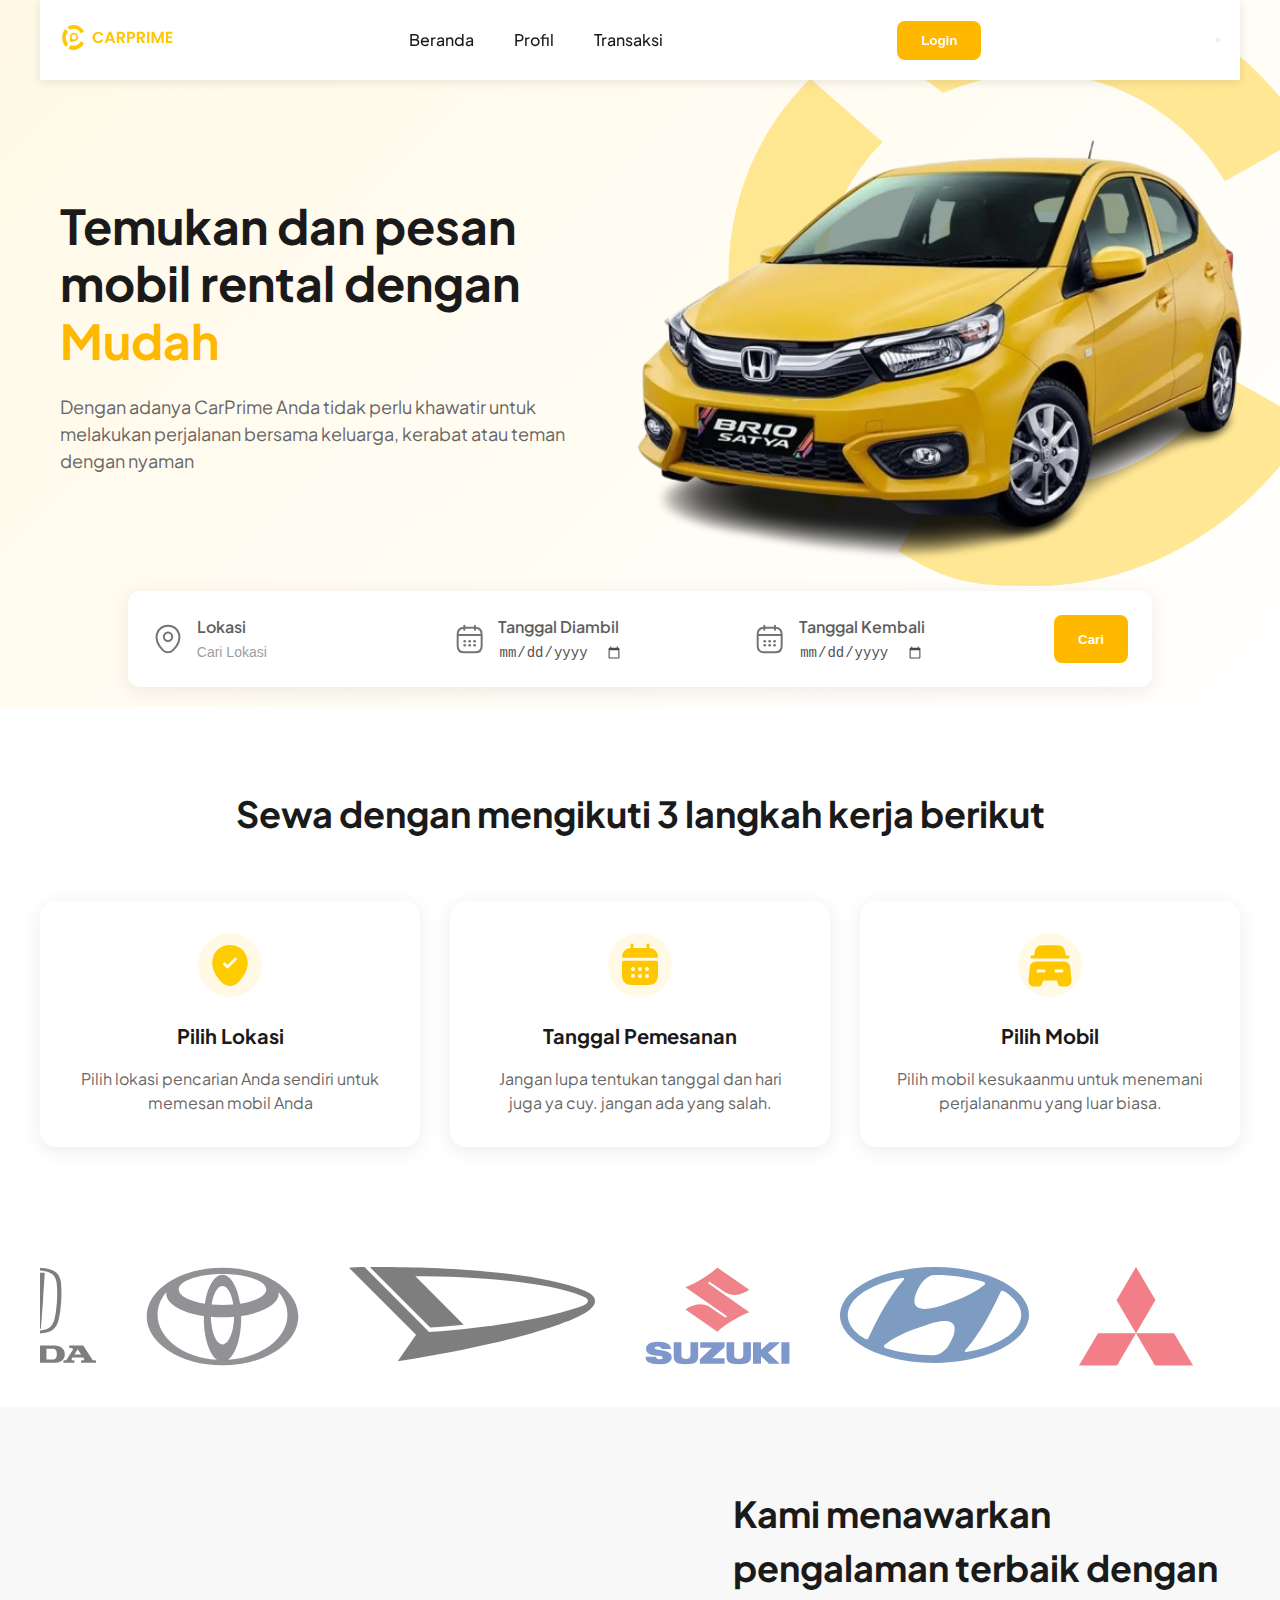
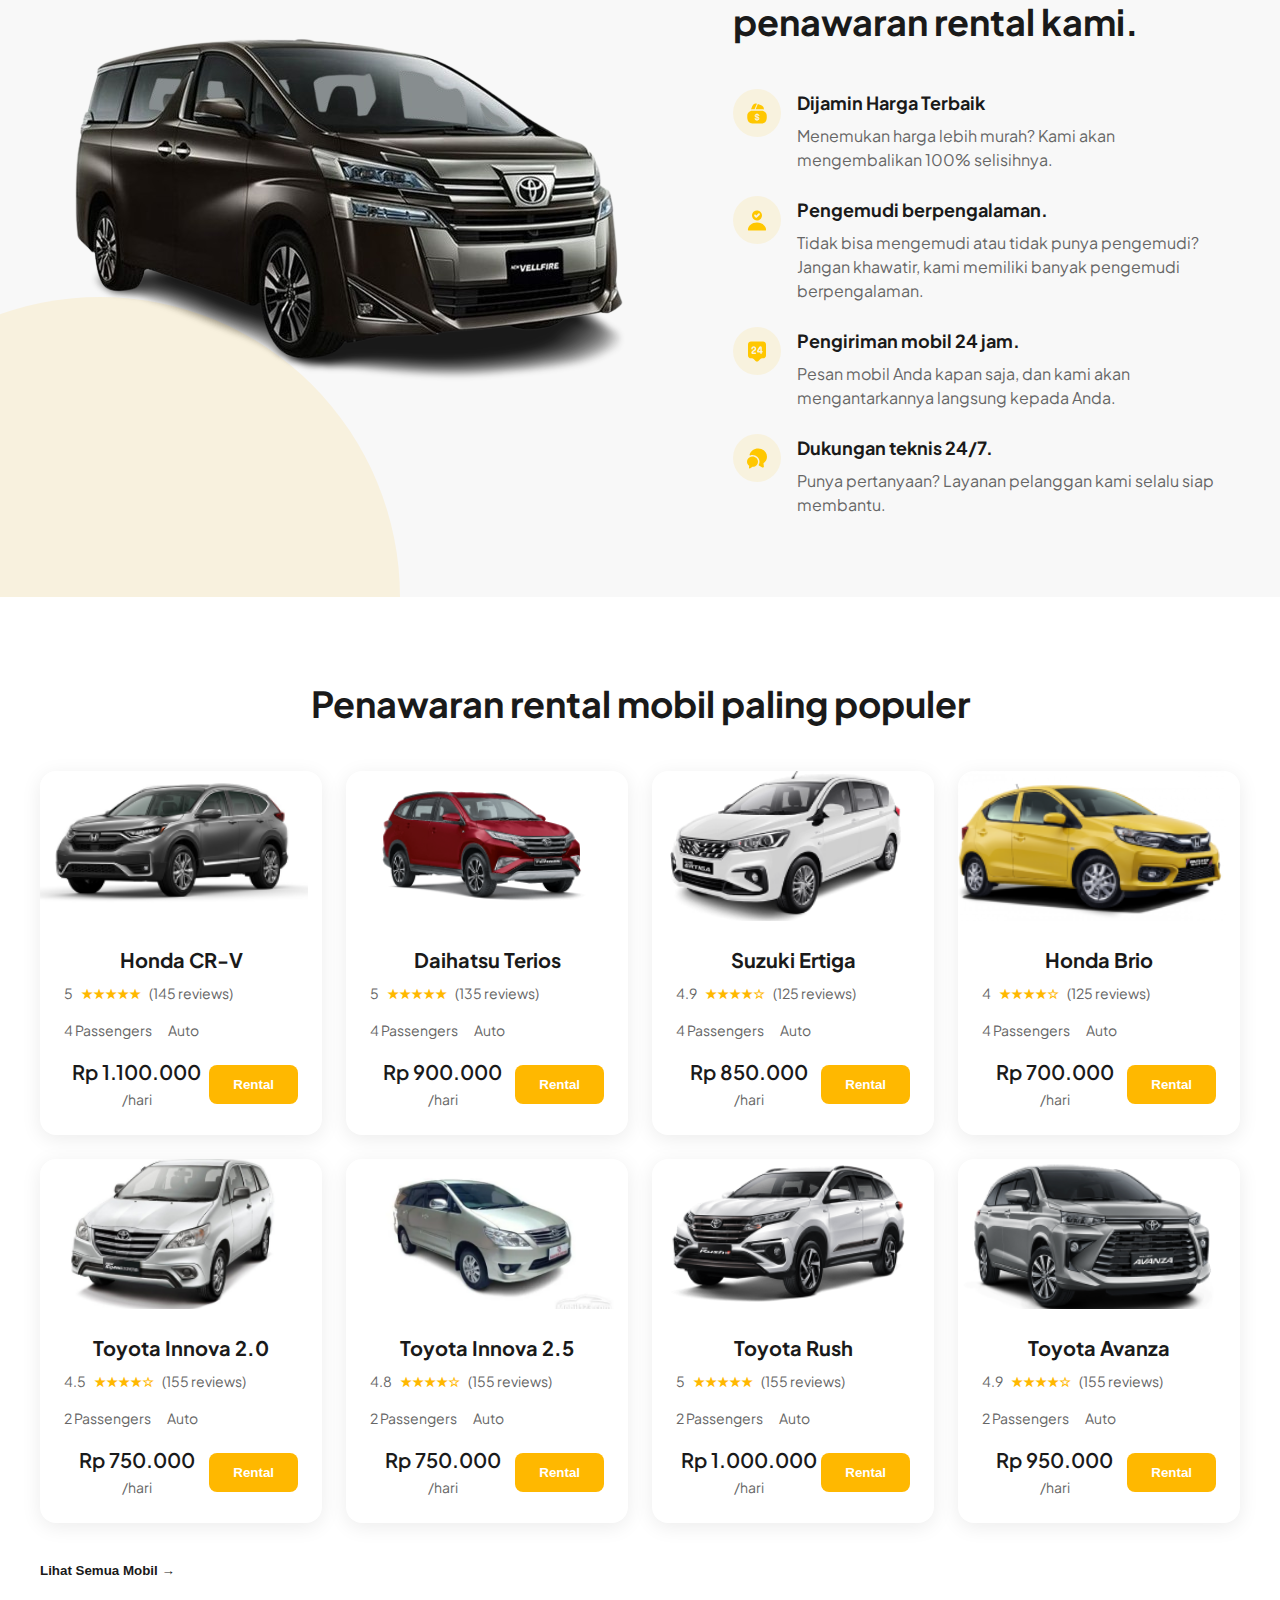
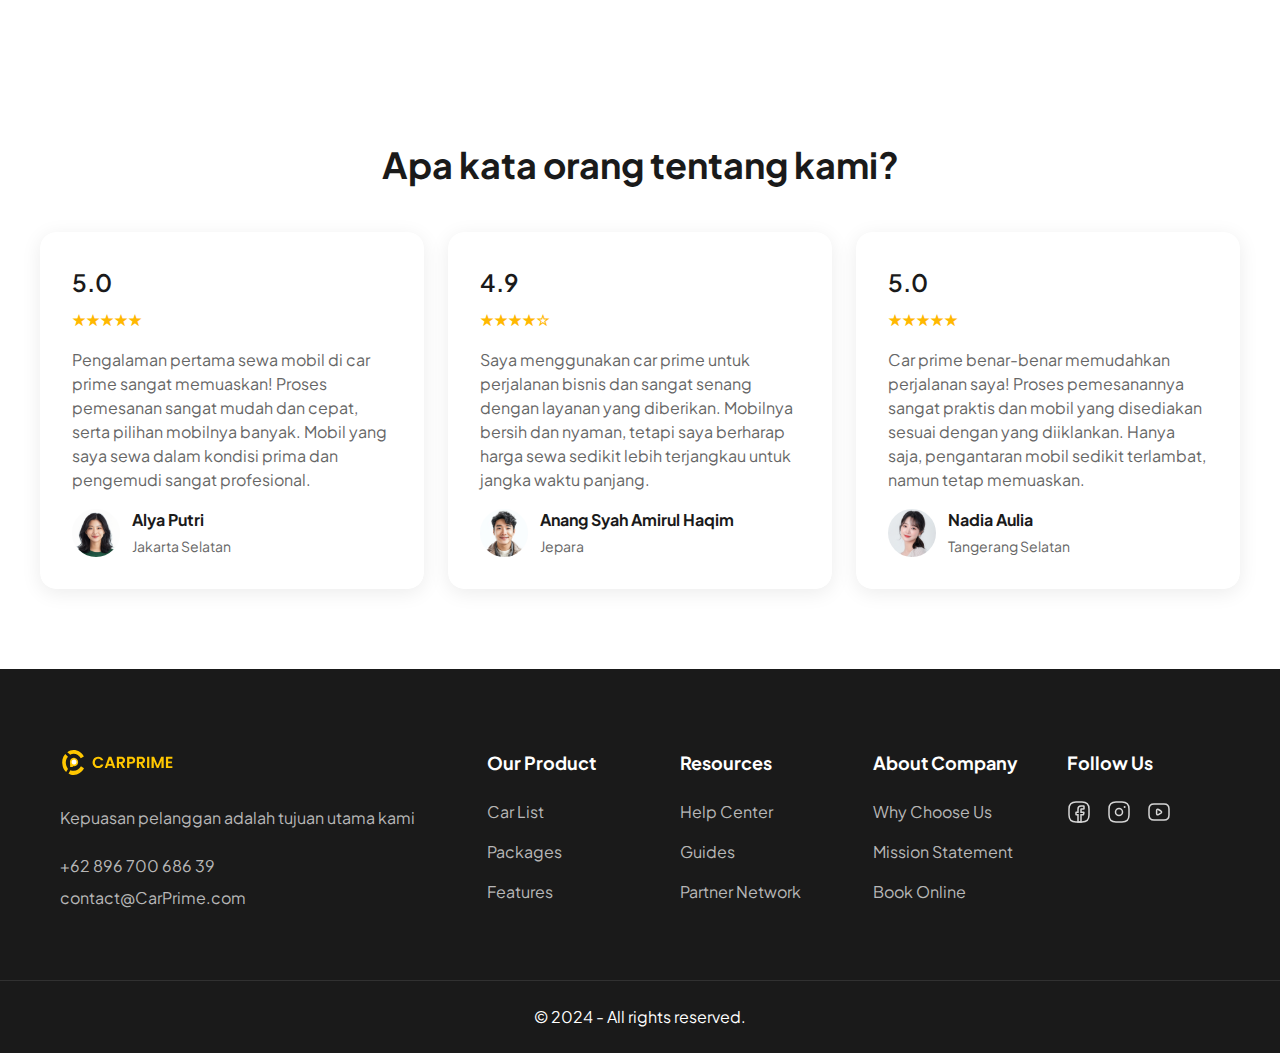
==== index.html @ e4943885 "feat: add login page" ====
<!DOCTYPE html>
<html lang="en">
<head>
    <meta charset="UTF-8">
    <meta name="viewport" content="width=device-width, initial-scale=1.0">
    <title>CarPrime</title>
    <link rel="stylesheet" href="/assets/css/styles.css">
    <link href="https://fonts.googleapis.com/css2?family=Plus+Jakarta+Sans:wght@400;500;600;700&display=swap" rel="stylesheet">
</head>
<body>
    <header>
        <nav class="navbar container">
            <div class="logo">
                <img src="./assets/images/logo.svg" alt="CarPrime">
            </div>
            <ul class="nav-links">
                <li><a href="#">Beranda</a></li>
                <li><a href="#">Profil</a></li>
                <li><a href="#">Transaksi</a></li>
            </ul>
            <div class="auth-buttons">
                <button class="btn-primary" onclick="window.location.href = '/login.html'">Login</button>
            </div>
        </nav>
    </header>

    <main>
        <section class="hero">
            <div class="container hero-container">
                <div class="hero-content">
                    <h1>Temukan dan pesan mobil rental dengan <span>Mudah</span></h1>
                    <p>Dengan adanya CarPrime Anda tidak perlu khawatir untuk melakukan perjalanan bersama keluarga, kerabat atau teman dengan nyaman</p>
                </div>
                <div class="hero-image">
                    <img src="./assets/images/cars/brio-satya.png" alt="Blue Sports Car">
                </div>
            </div>
            <div class="wrap-search-box">
                <div class="search-box">
                    <div class="search-input-group">
                        <img src="./assets/images/icons/location-outline.svg" alt="">
                        <div class="search-input">
                            <p>Lokasi</p>
                            <input type="text" placeholder="Cari Lokasi">
                        </div>
                    </div>
                    <div class="search-input-group">
                        <img src="./assets/images/icons/calendar-outline.svg" alt="">
                        <div class="search-input">
                            <p>Tanggal Diambil</p>
                            <input type="date" placeholder="tanggal_diambil">
                        </div>
                    </div>
                    <div class="search-input-group">
                        <img src="./assets/images/icons/calendar-outline.svg" alt="">
                        <div class="search-input">
                            <p>Tanggal Kembali</p>
                            <input type="date" placeholder="tanggal_kembali">
                        </div>
                    </div>
                    <button class="btn-primary">Cari</button>
                </div>
            </div>
        </section>

        <section class="steps container">
            <h2>Sewa dengan mengikuti 3 langkah kerja berikut</h2>
            <div class="steps-grid">
                <div class="step-card">
                    <div class="step-icon">
                        <img src="./assets/images/icons/location.svg" alt="location">
                    </div>
                    <h3>Pilih Lokasi</h3>
                    <p>Pilih lokasi pencarian Anda sendiri untuk memesan mobil Anda</p>
                </div>
                <div class="step-card">
                    <div class="step-icon">
                        <img src="./assets/images/icons/calendar.svg" alt="calendar">
                    </div>
                    <h3>Tanggal Pemesanan</h3>
                    <p>Jangan lupa tentukan tanggal dan hari juga ya cuy. jangan ada yang salah.</p>
                </div>
                <div class="step-card">
                    <div class="step-icon">
                        <img src="./assets/images/icons/car.svg" alt="car">
                    </div>
                    <h3>Pilih Mobil</h3>
                    <p>Pilih mobil kesukaanmu untuk menemani perjalananmu yang luar biasa.</p>
                </div>
            </div>
        </section>

        <section class="brands container">
            <div class="brands-slider">
                <div class="brands-slider-track">
                    <img src="./assets/images/brands/honda.svg" alt="Honda">
                    <img src="./assets/images/brands/toyota.svg" alt="Toyota">
                    <img src="./assets/images/brands/daihatsu.svg" alt="Daihatsu">
                    <img src="./assets/images/brands/suzuki.svg" alt="Suzuki">
                    <img src="./assets/images/brands/hyundai.svg" alt="Hyundai">
                    <img src="./assets/images/brands/mitsubishi.svg" alt="Mitsubishi">
                    <img src="./assets/images/brands/nissan.svg" alt="Nissan">
                    <!-- Duplikasi untuk efek infinity -->
                    <img src="./assets/images/brands/honda.svg" alt="Honda">
                    <img src="./assets/images/brands/toyota.svg" alt="Toyota">
                    <img src="./assets/images/brands/daihatsu.svg" alt="Daihatsu">
                    <img src="./assets/images/brands/suzuki.svg" alt="Suzuki">
                    <img src="./assets/images/brands/hyundai.svg" alt="Hyundai">
                    <img src="./assets/images/brands/mitsubishi.svg" alt="Mitsubishi">
                    <img src="./assets/images/brands/nissan.svg" alt="Nissan">
                </div>
            </div>
        </section>
        

        <section class="features">
            <div class="container features-container">
                <div class="features-image">
                    <img src="./assets/images/cars/alphard.png" alt="Alphard">
                </div>
                <div class="features-content">
                    <h2>Kami menawarkan pengalaman terbaik dengan penawaran rental kami.</h2>
                    <div class="features-list">
                        <div class="feature-item">
                            <div class="feature-icon">
                                <img src="./assets/images/icons/wallet.svg" alt="">
                            </div>
                            <div>
                                <h3>Dijamin Harga Terbaik</h3>
                                <p>Menemukan harga lebih murah? Kami akan mengembalikan 100% selisihnya.</p>
                            </div>
                        </div>
                        <div class="feature-item">
                            <div class="feature-icon">
                                <img src="./assets/images/icons/user-tick.svg" alt="">
                            </div>
                            <div>
                                <h3>Pengemudi berpengalaman.</h3>
                                <p>Tidak bisa mengemudi atau tidak punya pengemudi? Jangan khawatir, kami memiliki banyak pengemudi berpengalaman.</p>
                            </div>
                        </div>
                        <div class="feature-item">
                            <div class="feature-icon">
                                <img src="./assets/images/icons/24-support.svg" alt="">
                            </div>
                            <div>
                                <h3>Pengiriman mobil 24 jam.</h3>
                                <p>Pesan mobil Anda kapan saja, dan kami akan mengantarkannya langsung kepada Anda.</p>
                            </div>
                        </div>
                        <div class="feature-item">
                            <div class="feature-icon">
                                <img src="./assets/images/icons/messages.svg" alt="">
                            </div>
                            <div>
                                <h3>Dukungan teknis 24/7.</h3>
                                <p>Punya pertanyaan? Layanan pelanggan kami selalu siap membantu.</p>
                            </div>
                        </div>
                    </div>
                </div>
            </div>
        </section>

        <section class="popular-cars container">
            <h2>Penawaran rental mobil paling populer</h2>
            <div class="cars-grid">
                <!-- Repeat car-card for other cars -->
            </div>
            <button class="btn-text">Lihat Semua Mobil →</button>
        </section>

        <section class="testimonials container">
            <h2>Apa kata orang tentang kami?</h2>
            <div class="testimonials-slider">
                <div class="testimonials-grid">
                    <!-- Repeat testimonial-card for other testimonials -->
                </div>
            </div>
        </section>
    </main>

    <footer>
        <div class="container footer-content">
            <div class="footer-info">
                <img src="./assets/images/logo.svg" alt="CarPrime">
                <p>Kepuasan pelanggan adalah tujuan utama kami</p>
                <div class="contact">
                    <p>+62 896 700 686 39</p>
                    <p>contact@CarPrime.com</p>
                </div>
            </div>
            <div class="footer-links">
                <div class="footer-column">
                    <h3>Our Product</h3>
                    <ul>
                        <li><a href="#">Car List</a></li>
                        <li><a href="#">Packages</a></li>
                        <li><a href="#">Features</a></li>
                    </ul>
                </div>
                <div class="footer-column">
                    <h3>Resources</h3>
                    <ul>
                        <li><a href="#">Help Center</a></li>
                        <li><a href="#">Guides</a></li>
                        <li><a href="#">Partner Network</a></li>
                    </ul>
                </div>
                <div class="footer-column">
                    <h3>About Company</h3>
                    <ul>
                        <li><a href="#">Why Choose Us</a></li>
                        <li><a href="#">Mission Statement</a></li>
                        <li><a href="#">Book Online</a></li>
                    </ul>
                </div>
                <div class="footer-column">
                    <h3>Follow Us</h3>
                    <div class="social-links">
                        <a href="https://www.facebook.com/anangsyahamirulhaqim.haqim/" target="_blank"><img src="./assets/images/icons/facebook.svg" alt="Facebook"></a>
                        <a href="https://www.instagram.com/anangsyah20_/" target="_blank"><img src="./assets/images/icons//instagram.svg" alt="Instagram"></a>
                        <a href="https://www.youtube.com/@anangsyahamirulhaqim_3897" target="_blank"><img src="./assets/images/icons/youtube.svg" alt="Youtube"></a>
                    </div>
                </div>
            </div>
        </div>
        <div class="footer-bottom">
            <div class="container">
                <p>© 2024 - All rights reserved.</p>
            </div>
        </div>
    </footer>
    <script src="./assets/js/script.js"></script>
</body>
</html>
---- assets/css/styles.css ----
:root {
    --primary: #FFB800;
    --text-primary: #1A1A1A;
    --text-secondary: #666666;
    --background: #FFFFFF;
    --background-primary: #FFC7001A;
    --background-secondary: #F8F8F8;
    --border: #E5E5E5;
    --text-xs: 0.75rem;
    --text-sm: 0.875rem;
    --text-base: 1rem;
    --text-lg: 1.125rem;
    --text-xl: 1.25rem;
}

* {
    margin: 0;
    padding: 0;
    box-sizing: border-box;
}

body {
    font-family: 'Plus Jakarta Sans', sans-serif;
    color: var(--text-primary);
    line-height: 1.5;
}

.container {
    max-width: 1200px;
    margin: 0 auto;
    padding: 0 20px;
}

/* Navbar */
.navbar {
    height: 80px;
    display: flex;
    align-items: center;
    justify-content: space-between;
    background: var(--background);
    position: fixed;
    top: 0;
    left: 0;
    right: 0;
    z-index: 1000;
    box-shadow: 0 2px 10px rgba(0, 0, 0, 0.1);
}

.nav-links {
    display: flex;
    gap: 40px;
    list-style: none;
}

.nav-links a {
    color: var(--text-primary);
    text-decoration: none;
    font-weight: 500;
    font-size: 16px;
}

.auth-buttons {
    display: flex;
    gap: 16px;
}

/* Buttons */
.btn-primary {
    background: var(--primary);
    color: var(--background);
    border: none;
    padding: 12px 24px;
    border-radius: 8px;
    font-weight: 600;
    cursor: pointer;
    transition: all 0.3s ease;
}

.btn-secondary {
    background: transparent;
    color: var(--text-primary);
    border: none;
    padding: 12px 24px;
    font-weight: 600;
    cursor: pointer;
}

.btn-text {
    background: transparent;
    color: var(--text-primary);
    border: none;
    font-weight: 600;
    cursor: pointer;
    display: flex;
    align-items: center;
    gap: 8px;
}

/* Hero Section */
.hero {
    padding-top: 120px;
    background: linear-gradient(135deg, #FFF9E6 0%, #FFFFFF 100%);
    position: relative;
    overflow: hidden;
}

.hero::before {
    content: '';
    position: absolute;
    width: 800px;
    height: 800px;
    background: url('/assets/images/big-logo.svg') no-repeat;
    right: -190px;
    top: -20px;
}

.hero-container {
    display: grid;
    grid-template-columns: 1fr 1fr;
    gap: 60px;
    align-items: center;
    padding: 40px 20px;
}

.hero-content h1 {
    font-size: 48px;
    line-height: 1.2;
    margin-bottom: 24px;
}

.hero-content h1 span {
    color: var(--primary);
}

.hero-content p {
    color: var(--text-secondary);
    font-size: 18px;
    margin-bottom: 40px;
}

.wrap-search-box {
    display: flex;
    justify-content: center;
    margin-bottom: 20px;
}

.search-box {
    background: var(--background);
    padding: 24px;
    border-radius: 12px;
    box-shadow: 0 4px 20px rgba(0, 0, 0, 0.08);
    display: grid;
    grid-template-columns: repeat(3, 1fr) auto;
    gap: 16px;
    width: 80%;
}

.search-input-group {
    display: flex;
    align-items: center;
    gap: 0.8rem;
}

.search-input-group p {
    font-size: var(--text-base);
    font-weight: 600;
    opacity: 0.7;
}

.search-input-group input {
    border: none;
    opacity: 0.7;
    font-size: var(--text-sm);
    font-weight: 400;
}

.search-input-group input:focus {
    outline: none;
}

.hero-image img {
    width: 100%;
    height: auto;
    transform: scale(1.2);
}

/* Steps Section */
.steps {
    padding: 80px 0;
    text-align: center;
}

.steps h2 {
    font-size: 36px;
    margin-bottom: 60px;
}

.steps-grid {
    display: grid;
    grid-template-columns: repeat(3, 1fr);
    gap: 30px;
}

.step-card {
    background: var(--background);
    padding: 32px;
    border-radius: 16px;
    box-shadow: 0 4px 20px rgba(0, 0, 0, 0.08);
}

.step-icon {
    width: 64px;
    height: 64px;
    background: var(--background-primary);
    border-radius: 50%;
    display: flex;
    align-items: center;
    justify-content: center;
    margin: 0 auto 24px;
}

.step-card h3 {
    margin-bottom: 16px;
    font-size: 20px;
}

.step-card p {
    color: var(--text-secondary);
}

/* Brands Section */
.brands {
    padding: 40px 0;
}

.brands-slider {
    display: flex;
    overflow: hidden;
    position: relative;
    width: 100%;
    height: 100px; /* Sesuaikan dengan tinggi gambar */
}

.brands-slider-track {
    display: flex;
    animation: slide-infinite 100s linear infinite;
}

.brands-slider-track img {
    height: 100px; /* Sesuaikan tinggi gambar */
    margin-right: 50px; /* Jarak antar gambar */
    opacity: 0.5;
    transition: opacity 0.3s ease;
}

.brands-slider-track img:hover {
    opacity: 1;
}

/* Animasi slide */
@keyframes slide-infinite {
    from {
        transform: translateX(0);
    }
    to {
        transform: translateX(-100%);
    }
}

/* Features Section */
.features {
    padding: 80px 0;
    background: var(--background-secondary);
    position: relative;
    overflow: hidden;
}

.features::before {
    content: '';
    position: absolute;
    width: 600px;
    height: 600px;
    background: var(--primary);
    opacity: 0.1;
    border-radius: 50%;
    bottom: -300px;
    left: -200px;
}

.features-container {
    display: grid;
    grid-template-columns: 1fr 1fr;
    gap: 60px;
    align-items: center;
}

.features-content h2 {
    font-size: 36px;
    margin-bottom: 40px;
}

.features-list {
    display: grid;
    gap: 24px;
}

.feature-item {
    display: flex;
    gap: 16px;
}

.feature-icon {
    width: 48px;
    height: 48px;
    background: var(--background-primary);
    border-radius: 50%;
    display: flex;
    align-items: center;
    justify-content: center;
    flex-shrink: 0;
}

.feature-item h3 {
    margin-bottom: 8px;
    font-size: 18px;
}

.feature-item p {
    color: var(--text-secondary);
}

/* Popular Cars Section */
.popular-cars {
    padding: 80px 0;
    text-align: center;
}

.popular-cars h2 {
    font-size: 36px;
    margin-bottom: 40px;
}

.cars-grid {
    display: grid;
    grid-template-columns: repeat(4, 1fr);
    gap: 24px;
    margin-bottom: 40px;
}

.car-card {
    background: var(--background);
    border-radius: 16px;
    overflow: hidden;
    box-shadow: 0 4px 20px rgba(0, 0, 0, 0.08);
}

.wrap-cars-image {
    width: 95%;
    height: 150px;
}

.wrap-cars-image img {
    width: 100%;
    height: 100%;
    object-fit: cover;
}

.car-details {
    padding: 24px;
}

.car-header {
    margin-bottom: 16px;
}

.car-header h3 {
    font-size: 20px;
    margin-bottom: 8px;
}

.rating {
    display: flex;
    align-items: center;
    gap: 8px;
    color: var(--text-secondary);
    font-size: 14px;
}

.stars {
    color: var(--primary);
}

.car-specs {
    display: flex;
    gap: 16px;
    color: var(--text-secondary);
    font-size: 14px;
    margin-bottom: 16px;
}

.car-price {
    display: flex;
    justify-content: space-between;
    align-items: center;
}

.price {
    font-size: 20px;
    font-weight: 600;
}

.day {
    color: var(--text-secondary);
    font-size: 14px;
}

/* Testimonials Section */
.testimonials {
    padding: 80px 0;
    text-align: center;
}

.testimonials h2 {
    font-size: 36px;
    margin-bottom: 40px;
}

.testimonials-grid {
    display: grid;
    grid-template-columns: repeat(3, 1fr);
    gap: 24px;
}

.testimonial-card {
    background: var(--background);
    padding: 32px;
    border-radius: 16px;
    box-shadow: 0 4px 20px rgba(0, 0, 0, 0.08);
    text-align: left;
}

.testimonial-rating {
    font-size: 24px;
    font-weight: 600;
    margin-bottom: 8px;
}

.testimonial-card p {
    margin: 16px 0;
    color: var(--text-secondary);
}

.testimonial-author {
    display: flex;
    align-items: center;
    gap: 12px;
}

.testimonial-author img {
    width: 48px;
    height: 48px;
    border-radius: 50%;
    object-fit: cover;
}

.testimonial-author h4 {
    font-size: 16px;
    margin-bottom: 4px;
}

.testimonial-author p {
    font-size: 14px;
    margin: 0;
}

/* Footer */
footer {
    background: var(--text-primary);
    color: var(--background);
    padding: 80px 0 0;
}

.footer-content {
    display: grid;
    grid-template-columns: 1fr 2fr;
    gap: 60px;
}

.footer-info p {
    margin: 24px 0;
    color: rgba(255, 255, 255, 0.7);
}

.contact p {
    margin: 8px 0;
}

.footer-links {
    display: grid;
    grid-template-columns: repeat(4, 1fr);
    gap: 40px;
}

.footer-column h3 {
    font-size: 18px;
    margin-bottom: 24px;
}

.footer-column ul {
    list-style: none;
}

.footer-column li {
    margin-bottom: 16px;
}

.footer-column a {
    color: rgba(255, 255, 255, 0.7);
    text-decoration: none;
    transition: color 0.3s ease;
}

.footer-column a:hover {
    color: var(--primary);
}

.social-links {
    display: flex;
    gap: 16px;
}

.footer-bottom {
    margin-top: 60px;
    padding: 24px 0;
    border-top: 1px solid rgba(255, 255, 255, 0.1);
    text-align: center;
}

/* Responsive Design */
@media (max-width: 1024px) {
    .hero-container,
    .features-container {
        grid-template-columns: 1fr;
    }

    .cars-grid {
        grid-template-columns: repeat(2, 1fr);
    }

    .wrap-cars-image {
        height: 250px;
    }

    .testimonials-grid {
        grid-template-columns: repeat(2, 1fr);
    }
}

@media (max-width: 768px) {
    .nav-links,
    .auth-buttons {
        display: none;
    }

    .search-box {
        grid-template-columns: 1fr;
    }

    .steps-grid {
        grid-template-columns: 1fr;
    }

    .features-image {
        display: none;
    }
    
    .wrap-cars-image {
        height: 250px;
    }

    .footer-content {
        grid-template-columns: 1fr;
    }

    .footer-links {
        grid-template-columns: repeat(2, 1fr);
    }
}

@media (max-width: 480px) {
    .cars-grid,
    .testimonials-grid {
        grid-template-columns: 1fr;
    }

    .wrap-cars-image {
        height: 250px;
    }

    .hero-content h1 {
        font-size: 36px;
    }
}
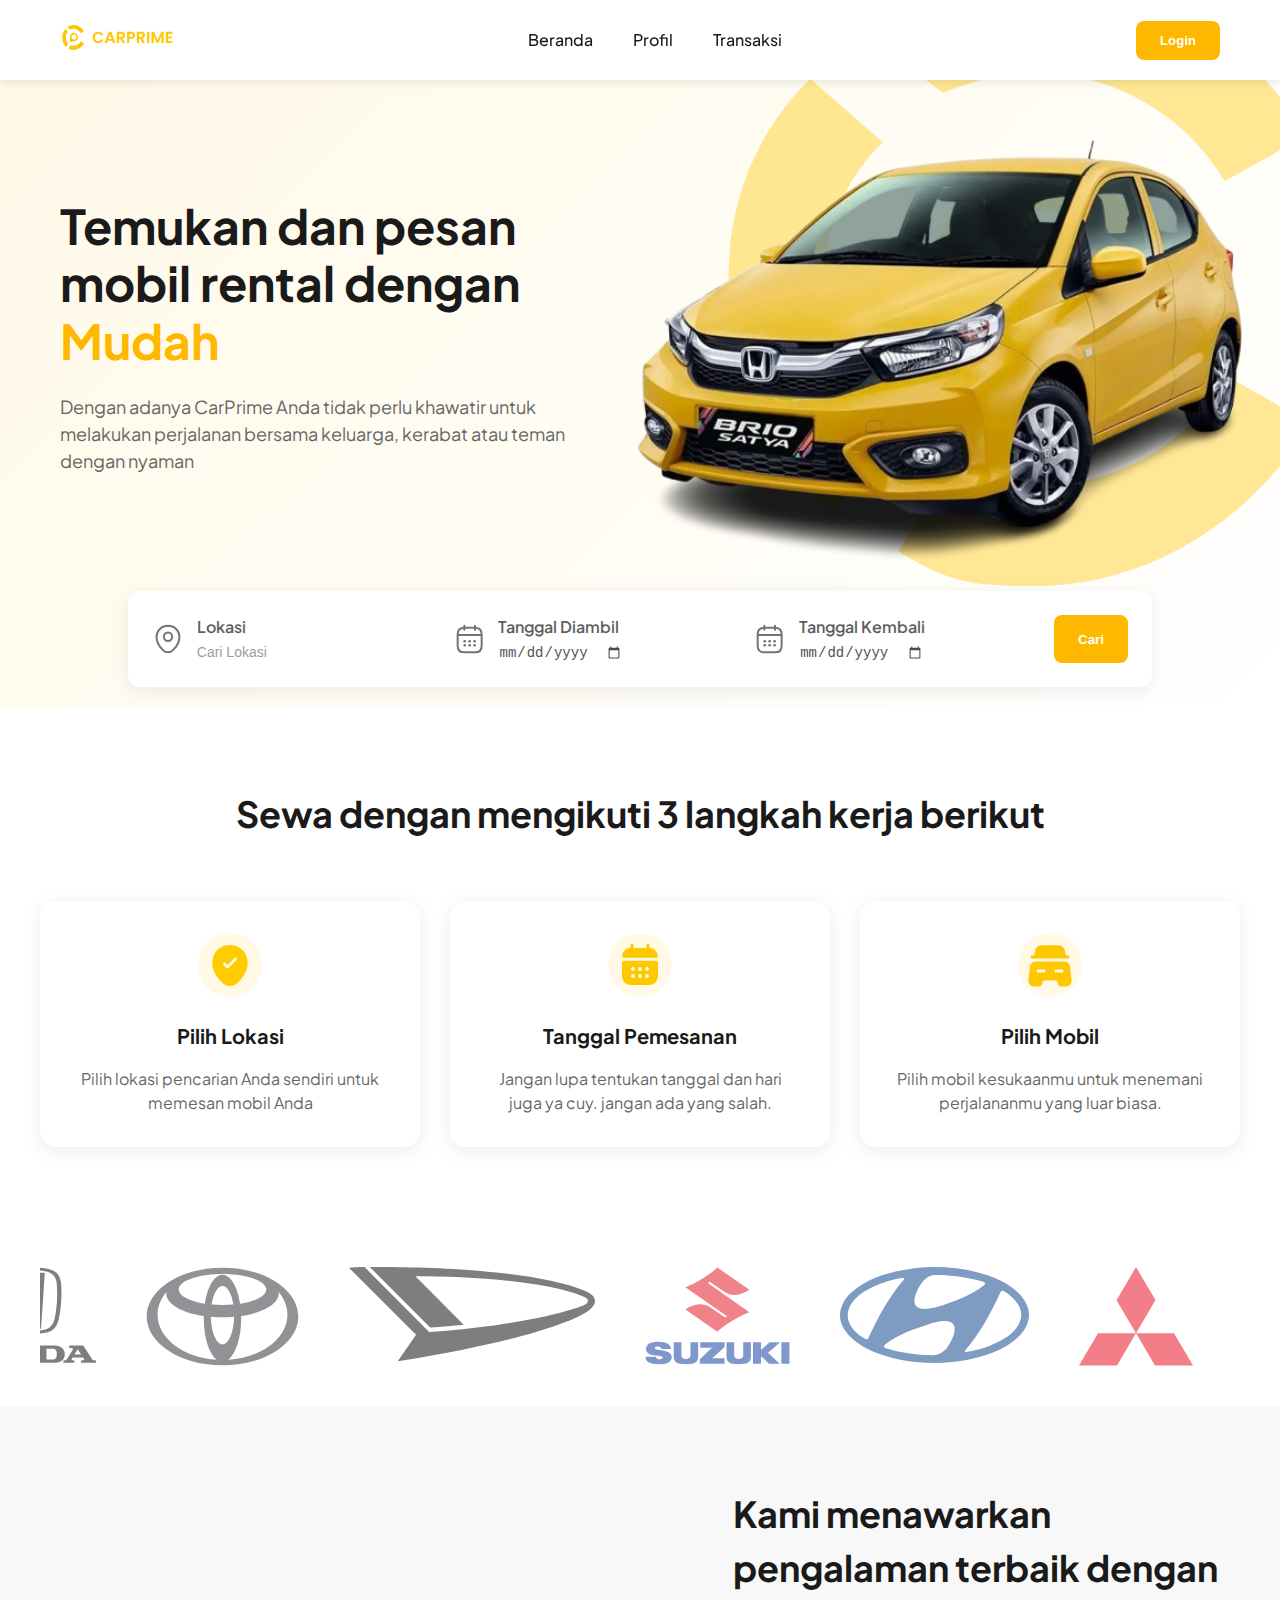
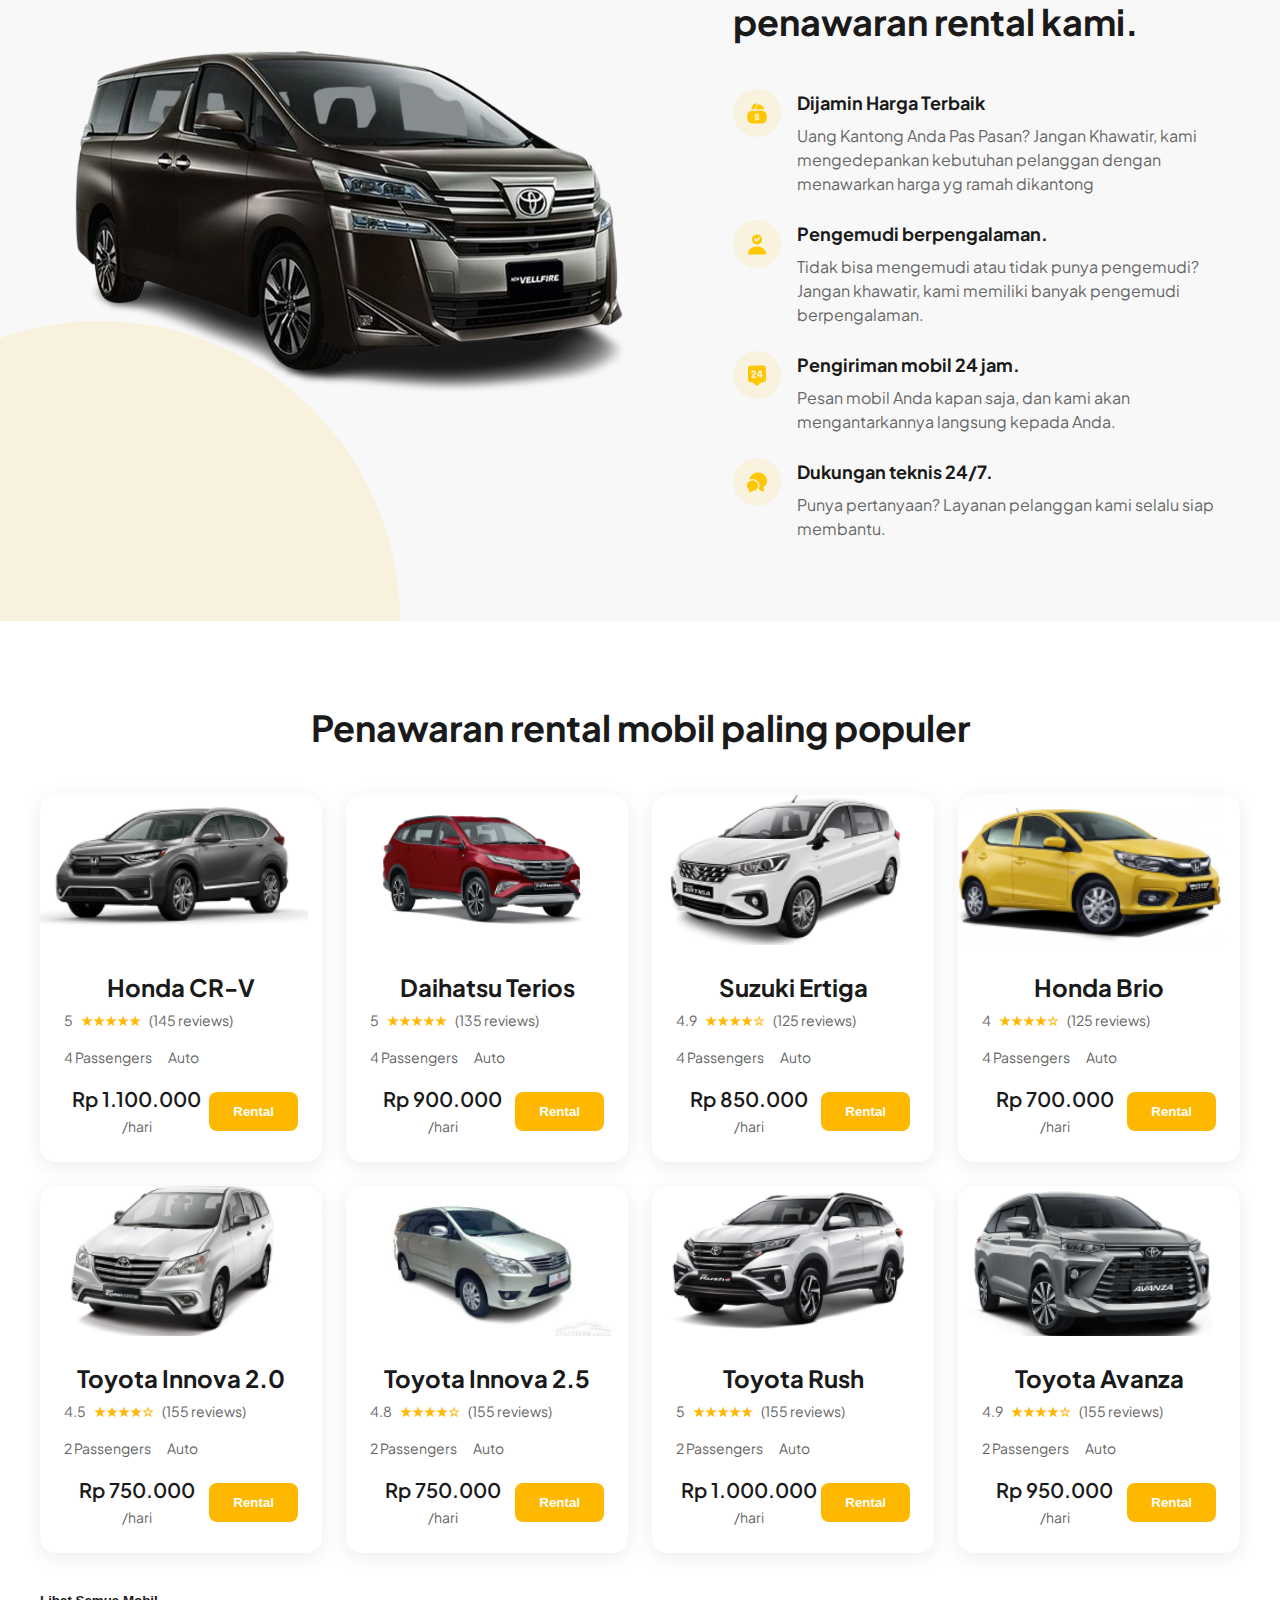
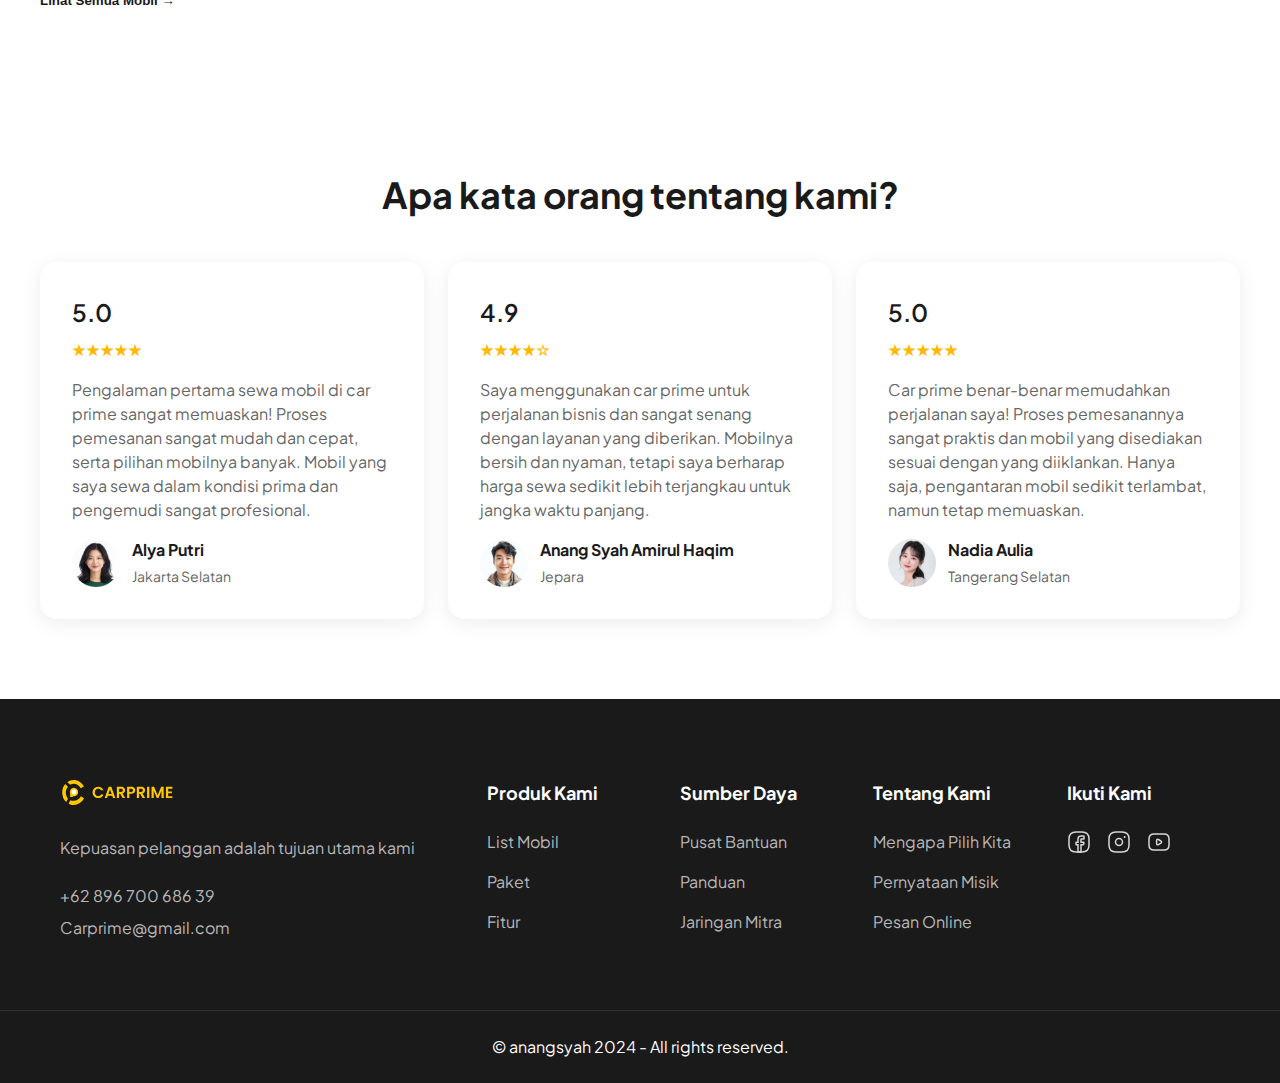
==== commit f9ddf345: "feat: add transaction page" ====
--- a/index.html
+++ b/index.html
@@ -14,12 +14,17 @@
                 <img src="./assets/images/logo.svg" alt="CarPrime">
             </div>
             <ul class="nav-links">
-                <li><a href="#">Beranda</a></li>
-                <li><a href="#">Profil</a></li>
-                <li><a href="#">Transaksi</a></li>
+                <li><a href="./index.html">Beranda</a></li>
+                <li><a href="./profile.html">Profil</a></li>
+                <li><a href="./transaction-list.html">Transaksi</a></li>
             </ul>
             <div class="auth-buttons">
                 <button class="btn-primary" onclick="window.location.href = '/login.html'">Login</button>
+            </div>
+            <div class="burger">
+                <div class="line1"></div>
+                <div class="line2"></div>
+                <div class="line3"></div>
             </div>
         </nav>
     </header>
@@ -127,7 +132,7 @@
                             </div>
                             <div>
                                 <h3>Dijamin Harga Terbaik</h3>
-                                <p>Menemukan harga lebih murah? Kami akan mengembalikan 100% selisihnya.</p>
+                                <p>Uang Kantong Anda Pas Pasan? Jangan Khawatir, kami mengedepankan kebutuhan pelanggan dengan menawarkan harga yg ramah dikantong</p>
                             </div>
                         </div>
                         <div class="feature-item">
@@ -187,36 +192,36 @@
                 <p>Kepuasan pelanggan adalah tujuan utama kami</p>
                 <div class="contact">
                     <p>+62 896 700 686 39</p>
-                    <p>contact@CarPrime.com</p>
+                    <p>Carprime@gmail.com</p>
                 </div>
             </div>
             <div class="footer-links">
                 <div class="footer-column">
-                    <h3>Our Product</h3>
+                    <h3>Produk Kami</h3>
                     <ul>
-                        <li><a href="#">Car List</a></li>
-                        <li><a href="#">Packages</a></li>
-                        <li><a href="#">Features</a></li>
+                        <li><a href="#">List Mobil</a></li>
+                        <li><a href="#">Paket</a></li>
+                        <li><a href="#">Fitur</a></li>
                     </ul>
                 </div>
                 <div class="footer-column">
-                    <h3>Resources</h3>
+                    <h3>Sumber Daya</h3>
                     <ul>
-                        <li><a href="#">Help Center</a></li>
-                        <li><a href="#">Guides</a></li>
-                        <li><a href="#">Partner Network</a></li>
+                        <li><a href="#">Pusat Bantuan</a></li>
+                        <li><a href="#">Panduan</a></li>
+                        <li><a href="#">Jaringan Mitra</a></li>
                     </ul>
                 </div>
                 <div class="footer-column">
-                    <h3>About Company</h3>
+                    <h3>Tentang Kami</h3>
                     <ul>
-                        <li><a href="#">Why Choose Us</a></li>
-                        <li><a href="#">Mission Statement</a></li>
-                        <li><a href="#">Book Online</a></li>
+                        <li><a href="#">Mengapa Pilih Kita</a></li>
+                        <li><a href="#">Pernyataan Misik</a></li>
+                        <li><a href="#">Pesan Online</a></li>
                     </ul>
                 </div>
                 <div class="footer-column">
-                    <h3>Follow Us</h3>
+                    <h3>Ikuti Kami</h3>
                     <div class="social-links">
                         <a href="https://www.facebook.com/anangsyahamirulhaqim.haqim/" target="_blank"><img src="./assets/images/icons/facebook.svg" alt="Facebook"></a>
                         <a href="https://www.instagram.com/anangsyah20_/" target="_blank"><img src="./assets/images/icons//instagram.svg" alt="Instagram"></a>
@@ -227,7 +232,7 @@
         </div>
         <div class="footer-bottom">
             <div class="container">
-                <p>© 2024 - All rights reserved.</p>
+                <p>© anangsyah 2024 - All rights reserved.</p>
             </div>
         </div>
     </footer>
--- a/assets/css/styles.css
+++ b/assets/css/styles.css
@@ -1,5 +1,6 @@
 :root {
     --primary: #FFB800;
+    --red: #de3636;
     --text-primary: #1A1A1A;
     --text-secondary: #666666;
     --background: #FFFFFF;
@@ -32,18 +33,23 @@
 }
 
 /* Navbar */
-.navbar {
+
+header {
     height: 80px;
-    display: flex;
-    align-items: center;
-    justify-content: space-between;
     background: var(--background);
+    box-shadow: 0 2px 10px rgba(0, 0, 0, 0.1);
     position: fixed;
     top: 0;
     left: 0;
     right: 0;
     z-index: 1000;
-    box-shadow: 0 2px 10px rgba(0, 0, 0, 0.1);
+}
+
+.navbar {
+    height: 100%;
+    display: flex;
+    align-items: center;
+    justify-content: space-between;
 }
 
 .nav-links {
@@ -76,13 +82,15 @@
     transition: all 0.3s ease;
 }
 
-.btn-secondary {
-    background: transparent;
-    color: var(--text-primary);
+.btn-danger {
+    background: var(--red);
+    color: var(--background);
     border: none;
     padding: 12px 24px;
+    border-radius: 8px;
     font-weight: 600;
     cursor: pointer;
+    transition: all 0.3s ease;
 }
 
 .btn-text {
@@ -94,6 +102,23 @@
     display: flex;
     align-items: center;
     gap: 8px;
+}
+
+.btn-primary:hover {
+    opacity: 0.7;
+}
+
+.burger {
+    display: none;
+    cursor: pointer;
+}
+
+.burger div {
+    width: 25px;
+    height: 3px;
+    background-color: var(--text-primary);
+    margin: 5px;
+    transition: all 0.3s ease;
 }
 
 /* Hero Section */
@@ -473,6 +498,305 @@
     margin: 0;
 }
 
+
+/* start profile page */
+.teams {
+    padding: 80px 0;
+    text-align: center;
+}
+
+.teams h2 {
+    font-size: 36px;
+    margin-bottom: 60px;
+}
+
+.teams-grid {
+    display: grid;
+    grid-template-columns: repeat(1, 1fr);
+    place-items: center;
+    gap: 30px;
+}
+
+.team-card {
+    background: var(--background);
+    padding: 32px;
+    border-radius: 16px;
+    box-shadow: 0 4px 20px rgba(0, 0, 0, 0.08);
+}
+
+.team-image {
+    width: 90%;
+    height: 13rem;
+    display: flex;
+    align-items: center;
+    justify-content: center;
+    margin: 0 auto 24px;
+}
+
+.team-image img {
+    height: 80%;
+    width: 80%;
+    border-radius: 100%;
+}
+
+.team-card h3 {
+    margin-bottom: 16px;
+    font-size: 20px;
+}
+
+.team-card p {
+    color: var(--text-secondary);
+}
+/* end profile page */
+
+/* start transaction page */
+.transaction {
+    padding-top: 120px;
+    margin: 0 auto;
+    display: grid;
+    grid-template-columns: 1fr 400px;
+    gap: 30px;
+}
+
+.section {
+    margin-bottom: 40px;
+}
+
+.section-title {
+    font-size: 24px;
+    font-weight: bold;
+    margin-bottom: 5px;
+}
+
+.section-subtitle {
+    color: #888;
+    font-size: 14px;
+    margin-bottom: 10px;
+}
+
+.step {
+    color: #888;
+    font-size: 14px;
+    margin-bottom: 20px;
+}
+
+.form-grid {
+    display: grid;
+    grid-template-columns: 1fr 1fr;
+    gap: 20px;
+}
+
+.form-group {
+    margin-bottom: 15px;
+}
+
+.form-label {
+    display: block;
+    margin-bottom: 5px;
+    font-size: 14px;
+    color: #333;
+}
+
+.form-input, .form-select {
+    width: 100%;
+    padding: 12px;
+    border: none;
+    border-radius: 5px;
+    background-color: #fff5e9;
+    font-size: 14px;
+}
+
+.radio-group {
+    margin-bottom: 20px;
+}
+
+.radio-label {
+    display: flex;
+    align-items: center;
+    gap: 10px;
+    margin-bottom: 15px;
+    font-size: 14px;
+    color: #333;
+}
+
+.payment-option {
+    display: flex;
+    justify-content: space-between;
+    align-items: center;
+    padding: 15px;
+    border: none;
+    border-radius: 5px;
+    background-color: var(--background-primary);
+    margin-bottom: 10px;
+    cursor: pointer;
+}
+
+.payment-option img {
+    height: 30px;
+}
+
+.payment-option.selected {
+    background-color: #ffe5c4;
+}
+
+.checkbox-group {
+    margin-bottom: 20px;
+}
+
+.checkbox-label {
+    display: flex;
+    align-items: center;
+    gap: 10px;
+    margin-bottom: 10px;
+    font-size: 14px;
+    color: #333;
+}
+
+.security-info {
+    display: flex;
+    align-items: start;
+    gap: 10px;
+    margin-top: 20px;
+    color: #888;
+    font-size: 14px;
+}
+
+/* Rental Detail Styles */
+.rental-detail {
+    background: white;
+    padding: 24px;
+    border-radius: 10px;
+}
+
+.car-info {
+    display: flex;
+    gap: 20px;
+    margin: 20px 0;
+}
+
+.car-image {
+    width: 150px;
+    height: 100px;
+    background: #f0f0f0;
+    border-radius: 8px;
+}
+
+.car-details h3 {
+    font-size: 24px;
+    margin-bottom: 5px;
+}
+
+.price-details {
+    margin: 20px 0;
+}
+
+.price-row {
+    display: flex;
+    justify-content: space-between;
+    margin-bottom: 10px;
+    font-size: 14px;
+    color: #333;
+}
+
+.total-price {
+    display: flex;
+    justify-content: space-between;
+    align-items: flex-end;
+    margin-top: 20px;
+}
+
+.total-price-amount {
+    font-size: 28px;
+    font-weight: bold;
+}
+/* end tarnsaction page */
+
+/* start transaction list page */
+.transaction-list {
+    padding-top: 120px;
+}
+
+.transaction-list-card {
+    background: var(--background);
+    padding: 24px;
+    border-radius: 10px;
+    box-shadow: 0 4px 20px rgba(0, 0, 0, 0.08);
+    margin-bottom: 20px;
+}
+
+.table-wrapper {
+    width: 100%;
+    overflow-x: auto;
+    -webkit-overflow-scrolling: touch;
+}
+
+table {
+    width: 100%;
+    border-collapse: collapse;
+    margin-bottom: 20px;
+}
+th, td {
+    padding: 12px;
+    text-align: left;
+    border-bottom: 1px solid #e0e0e0;
+}
+th {
+    background-color: var(--primary);
+    color: var(--background);
+    font-weight: bold;
+}
+tr:nth-child(even) {
+    background-color: #f2f2f2;
+}
+tr:hover {
+    background-color: #e0e0e0;
+}
+.pagination {
+    display: flex;
+    justify-content: center;
+    list-style: none;
+    margin-top: 20px;
+}
+.pagination li {
+    margin: 0 5px;
+}
+.pagination button {
+    padding: 8px 12px;
+    background-color: var(--background);
+    color: var(--text-secondary);
+    border: none;
+    border-radius: 4px;
+    cursor: pointer;
+    transition: background-color 0.3s;
+}
+.pagination button:hover {
+    background-color: var(--primary);
+    color: var(--background);
+}
+.pagination button:disabled {
+    background-color: var(--primary);
+    color: var(--background);
+    cursor: not-allowed;
+}
+.status {
+    padding: 4px 4px;
+    border-radius: 4px;
+    font-weight: bold;
+}
+.status-completed {
+    background-color: #2ecc71;
+    color: #fff;
+}
+.status-pending {
+    background-color: #f39c12;
+    color: #fff;
+}
+.status-cancelled {
+    background-color: #e74c3c;
+    color: #fff;
+}
+/* end transaction list page */
+
 /* Footer */
 footer {
     background: var(--text-primary);
@@ -557,9 +881,71 @@
 }
 
 @media (max-width: 768px) {
-    .nav-links,
+    .nav-links {
+        position: absolute;
+        right: 0px;
+        height: 100vh;
+        padding-top: 5rem;
+        top: 0;
+        background-color: var(--primary);
+        display: flex;
+        flex-direction: column;
+        align-items: center;
+        width: 65%;
+        transform: translateX(100%);
+        transition: transform 0.5s ease-in;
+    }
+
+    .nav-links li {
+        opacity: 0;
+        margin: 15px 0;
+
+    }
+
+    .nav-links li a {
+        color: var(--background);
+        font-weight: 600;
+        font-size: var(--text-xl);
+    }
+
+    .nav-links li a:hover {
+        opacity: 0.8;
+    }
+
+    /* .nav-links, */
     .auth-buttons {
         display: none;
+    }
+
+    .burger {
+        display: block;
+    }
+
+    .nav-active {
+        transform: translateX(0%);
+    }
+
+    @keyframes navLinkFade {
+        from {
+            opacity: 0;
+            transform: translateX(50px);
+        }
+        to {
+            opacity: 1;
+            transform: translateX(0px);
+        }
+    }
+
+    .toggle .line1 {
+        transform: rotate(-45deg) translate(-5px, 6px);
+    }
+
+    .toggle .line2 {
+        opacity: 0;
+    }
+
+    .toggle .line3 {
+        transform: rotate(45deg) translate(-5px, -6px);
     }
 
     .search-box {
@@ -576,6 +962,33 @@
     
     .wrap-cars-image {
         height: 250px;
+    }
+
+    .transaction {
+        grid-template-columns: 1;
+        grid-template-areas:
+            "rental-detail"
+            "form-container"; /* Urutan terbalik */
+    }
+
+    .form-container {
+        grid-area: form-container;
+    }
+
+    .payment-option img {
+        height: 20px;
+    }
+
+    .rental-detail {
+        grid-area: rental-detail;
+    }
+
+    .pagination {
+        flex-wrap: wrap;
+    }
+
+    .pagination button {
+        padding: 6px 10px;
     }
 
     .footer-content {
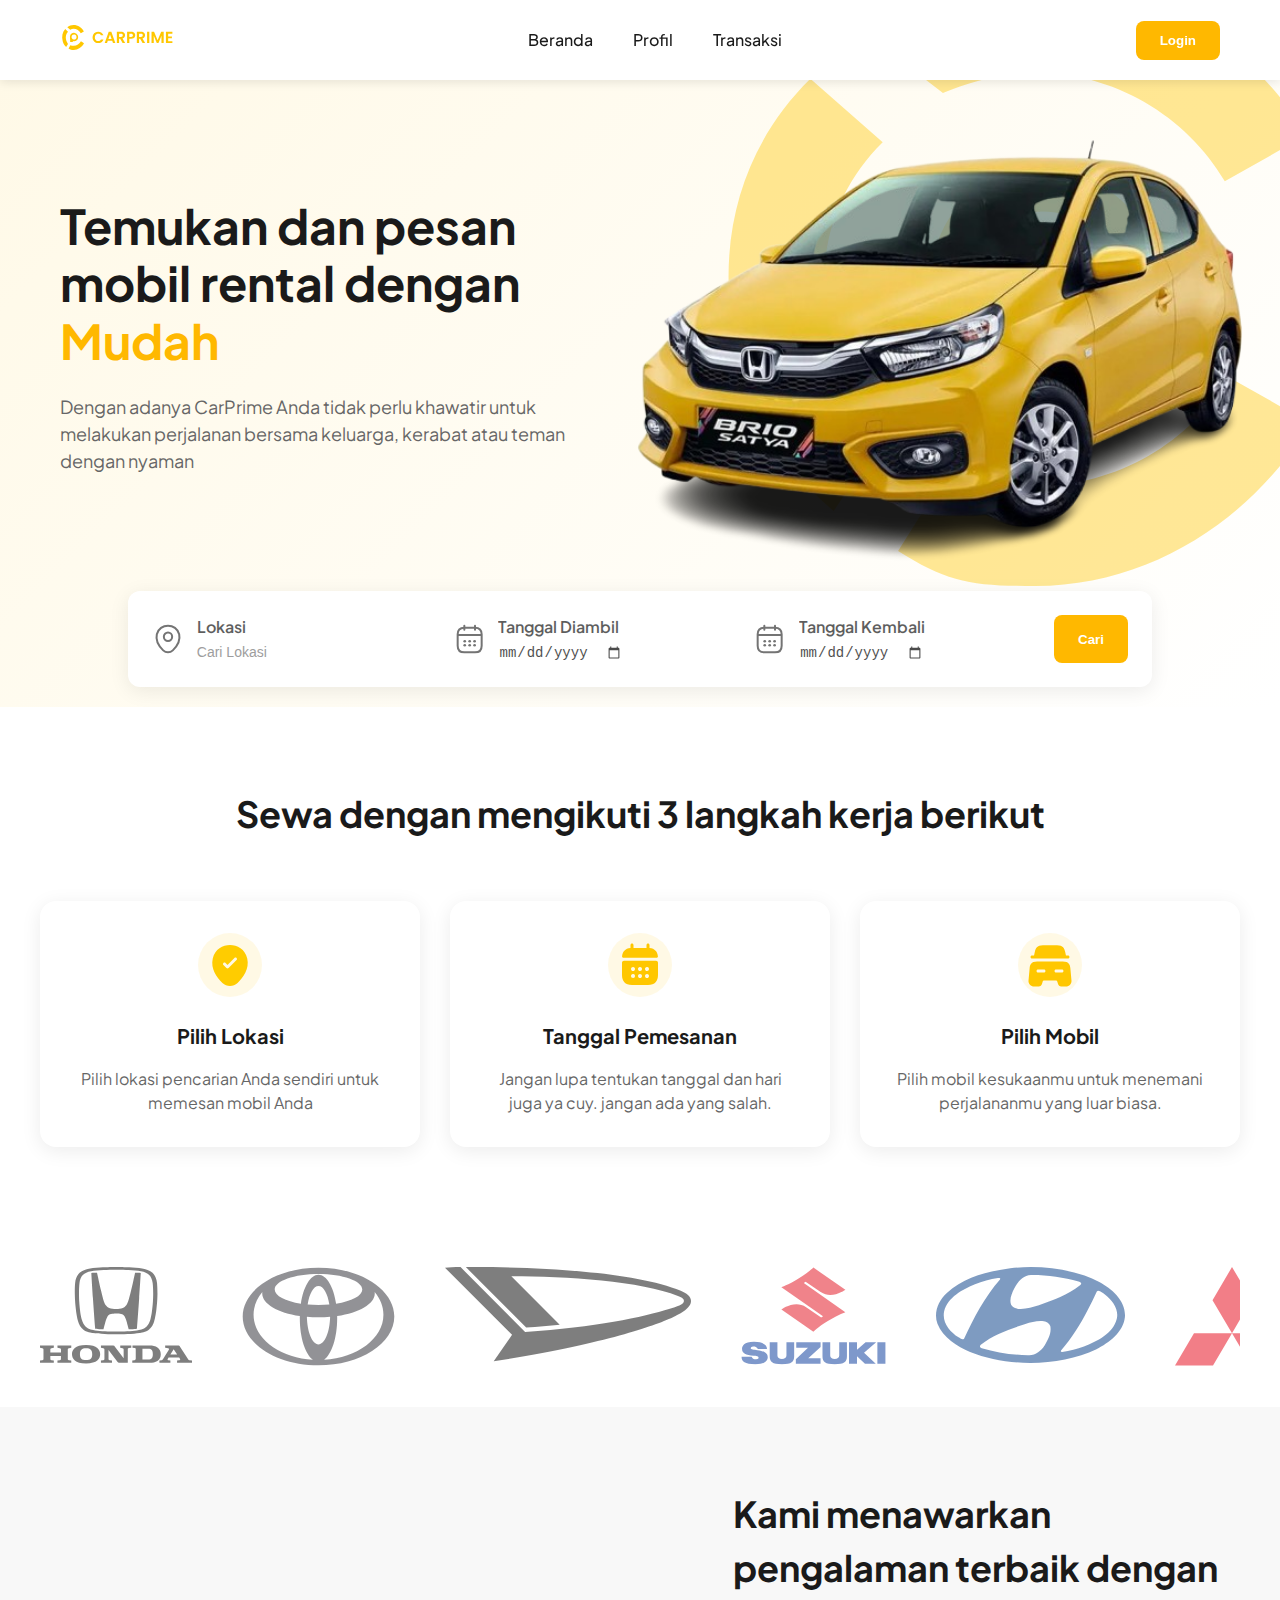
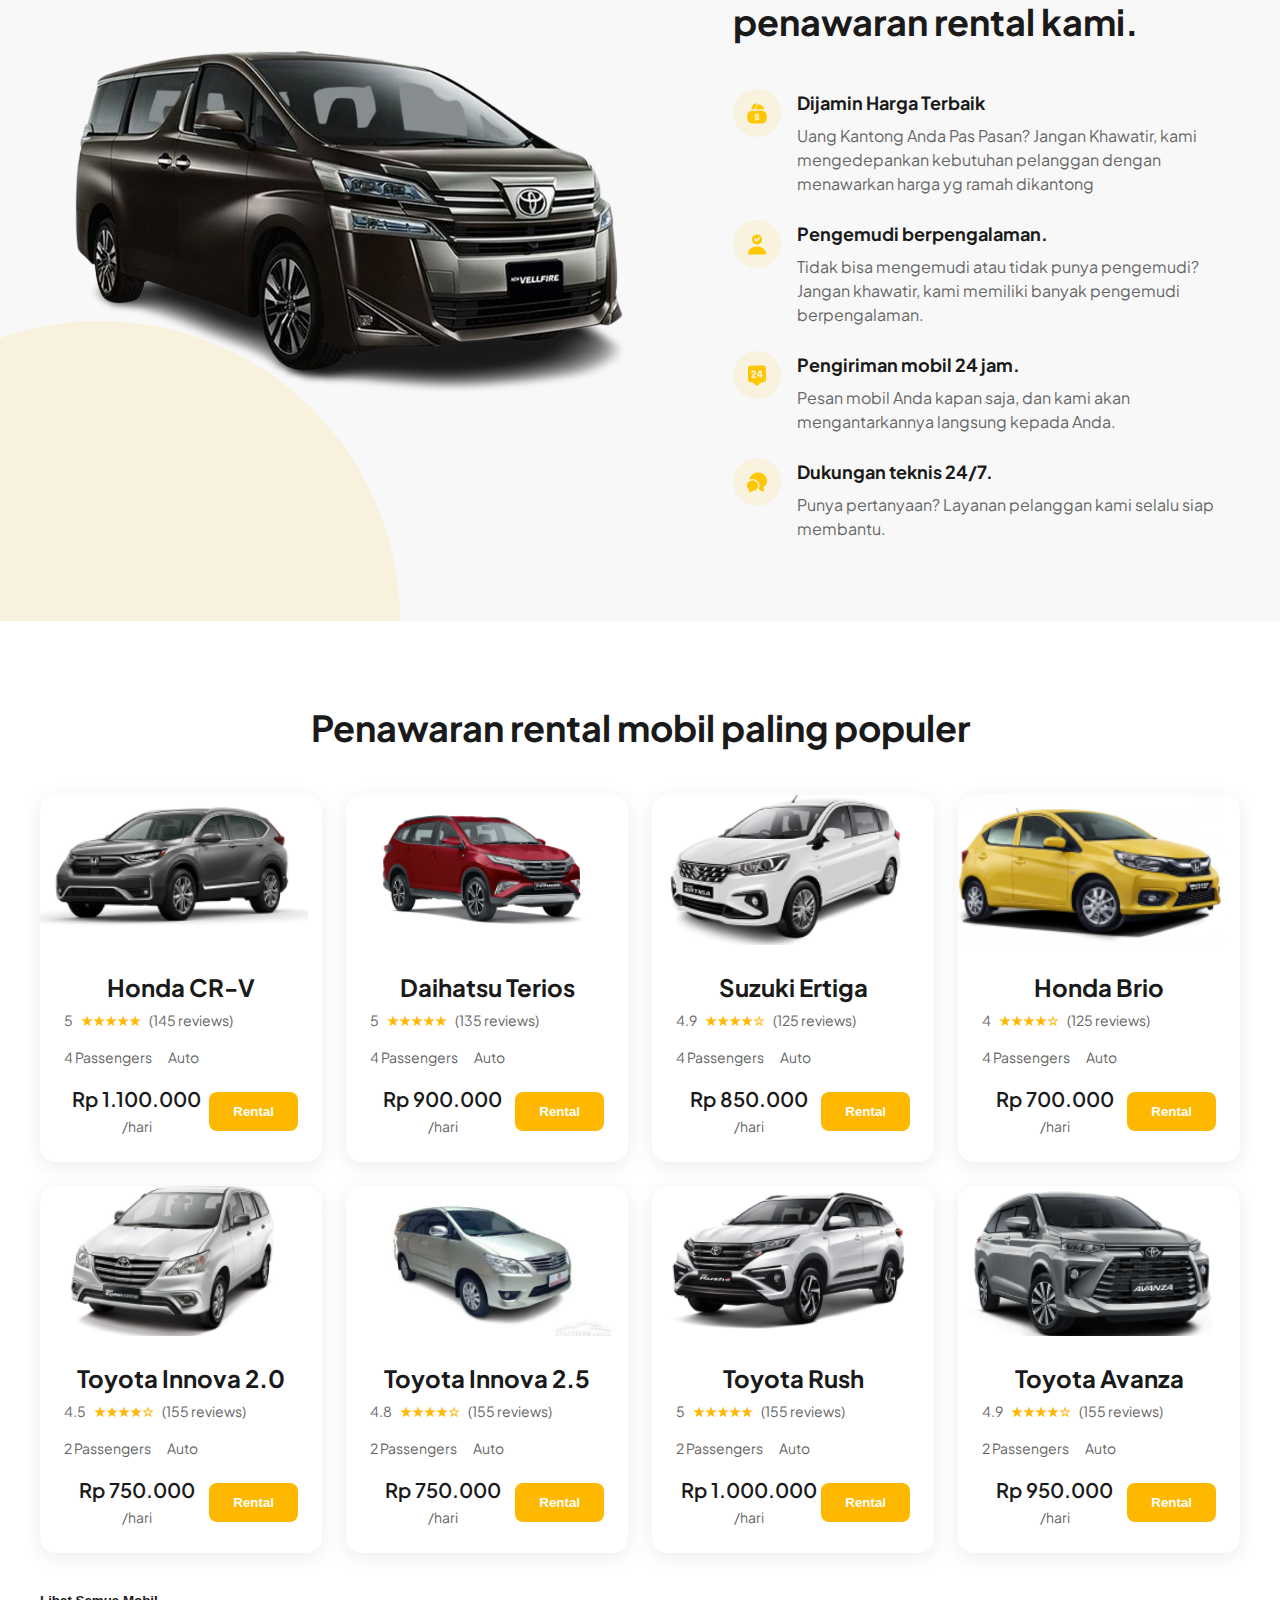
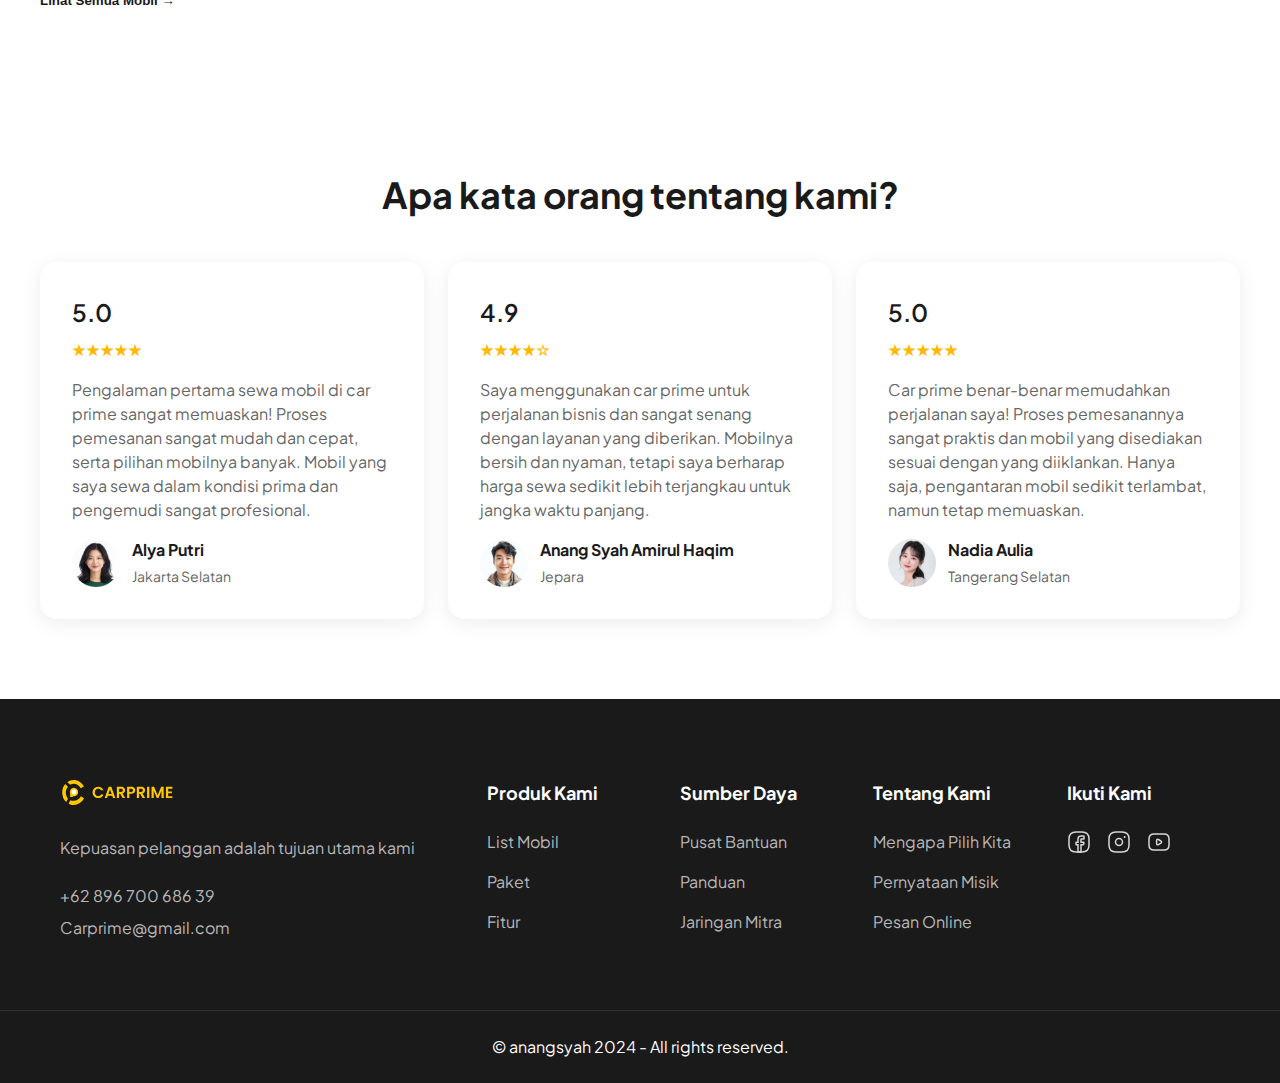
==== commit de24a720: "chore: add popover profile user" ====
--- a/index.html
+++ b/index.html
@@ -18,8 +18,18 @@
                 <li><a href="./profile.html">Profil</a></li>
                 <li><a href="./transaction-list.html">Transaksi</a></li>
             </ul>
-            <div class="auth-buttons">
+            <div id="authButtons" class="auth-buttons">
                 <button class="btn-primary" onclick="window.location.href = '/login.html'">Login</button>
+            </div>
+            <div class="user-profile" id="userProfile">
+                U
+                <div class="popover" id="popover">
+                    <span id="userEmail"></span>
+                    <hr>
+                    <ul>
+                        <li id="logout-button">Log out</li>
+                    </ul>
+                </div>
             </div>
             <div class="burger">
                 <div class="line1"></div>
--- a/assets/css/styles.css
+++ b/assets/css/styles.css
@@ -70,6 +70,63 @@
     gap: 16px;
 }
 
+.user-profile {
+    position: relative;
+    display: inline-block;
+    padding: 0.5rem 0.9rem;
+    border-radius: 100%;
+    color: var(--background);
+    background-color: var(--primary);
+    cursor: pointer;
+}
+
+.popover {
+    position: absolute;
+    top: 50px;
+    left: 50%;
+    transform: translateX(-50%);
+    width: 200px;
+    padding: 0.5rem;
+    background-color: var(--background);
+    box-shadow: 0 4px 6px rgba(0, 0, 0, 0.1);
+    border-radius: 8px;
+    display: none;
+    color: var(--text-secondary);
+    z-index: 1000;
+}
+
+.popover::before {
+    content: "";
+    position: absolute;
+    top: -10px;
+    left: 50%;
+    transform: translateX(-50%);
+    border-width: 10px;
+    border-style: solid;
+    border-color: transparent transparent var(--background) transparent;
+}
+
+.popover span {
+    padding: 0.5rem;
+}
+
+.popover ul {
+    list-style: none;
+    margin: 0;
+    padding: 0;
+}
+
+.popover ul li {
+    padding: 0.5rem;
+    cursor: pointer;
+    border-radius: 4px;
+    transition: background-color 0.2s;
+}
+
+.popover ul li:hover {
+    background-color: var(--primary);
+    color: var(--background);
+}
 /* Buttons */
 .btn-primary {
     background: var(--primary);
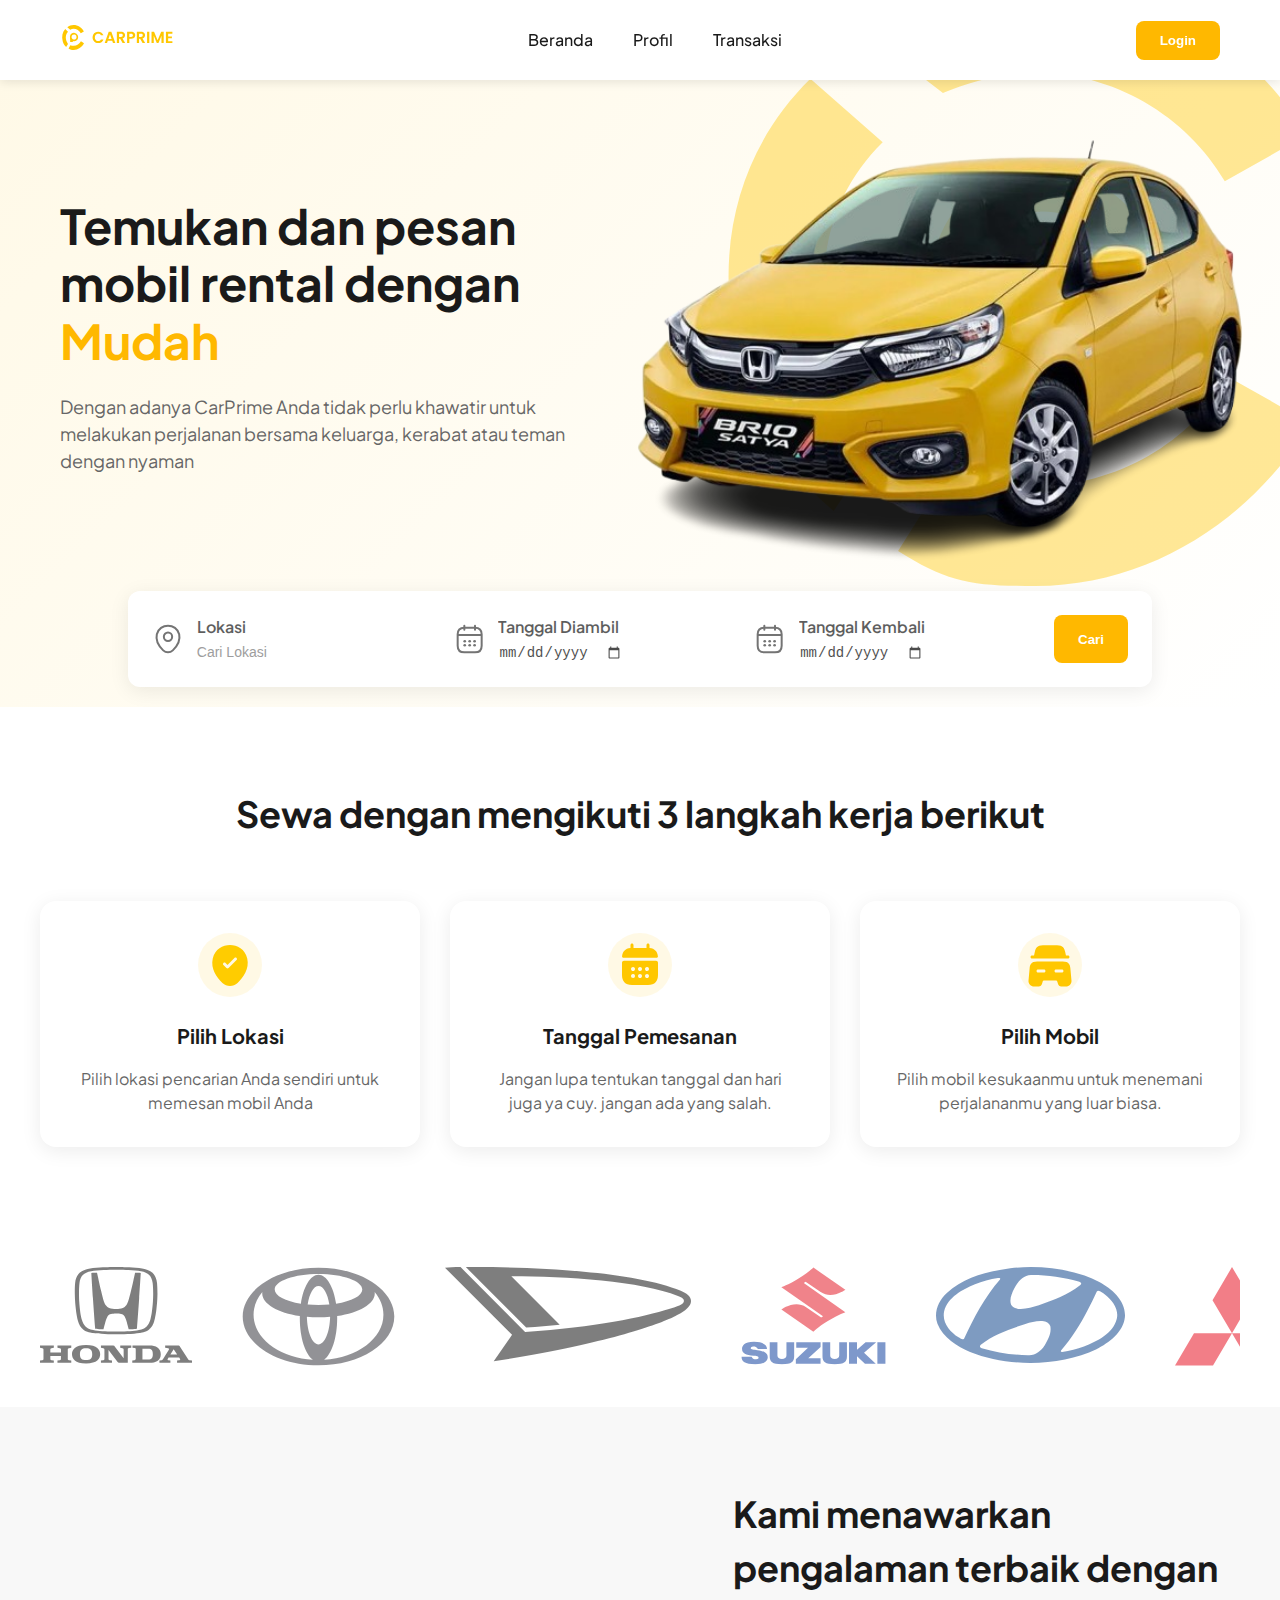
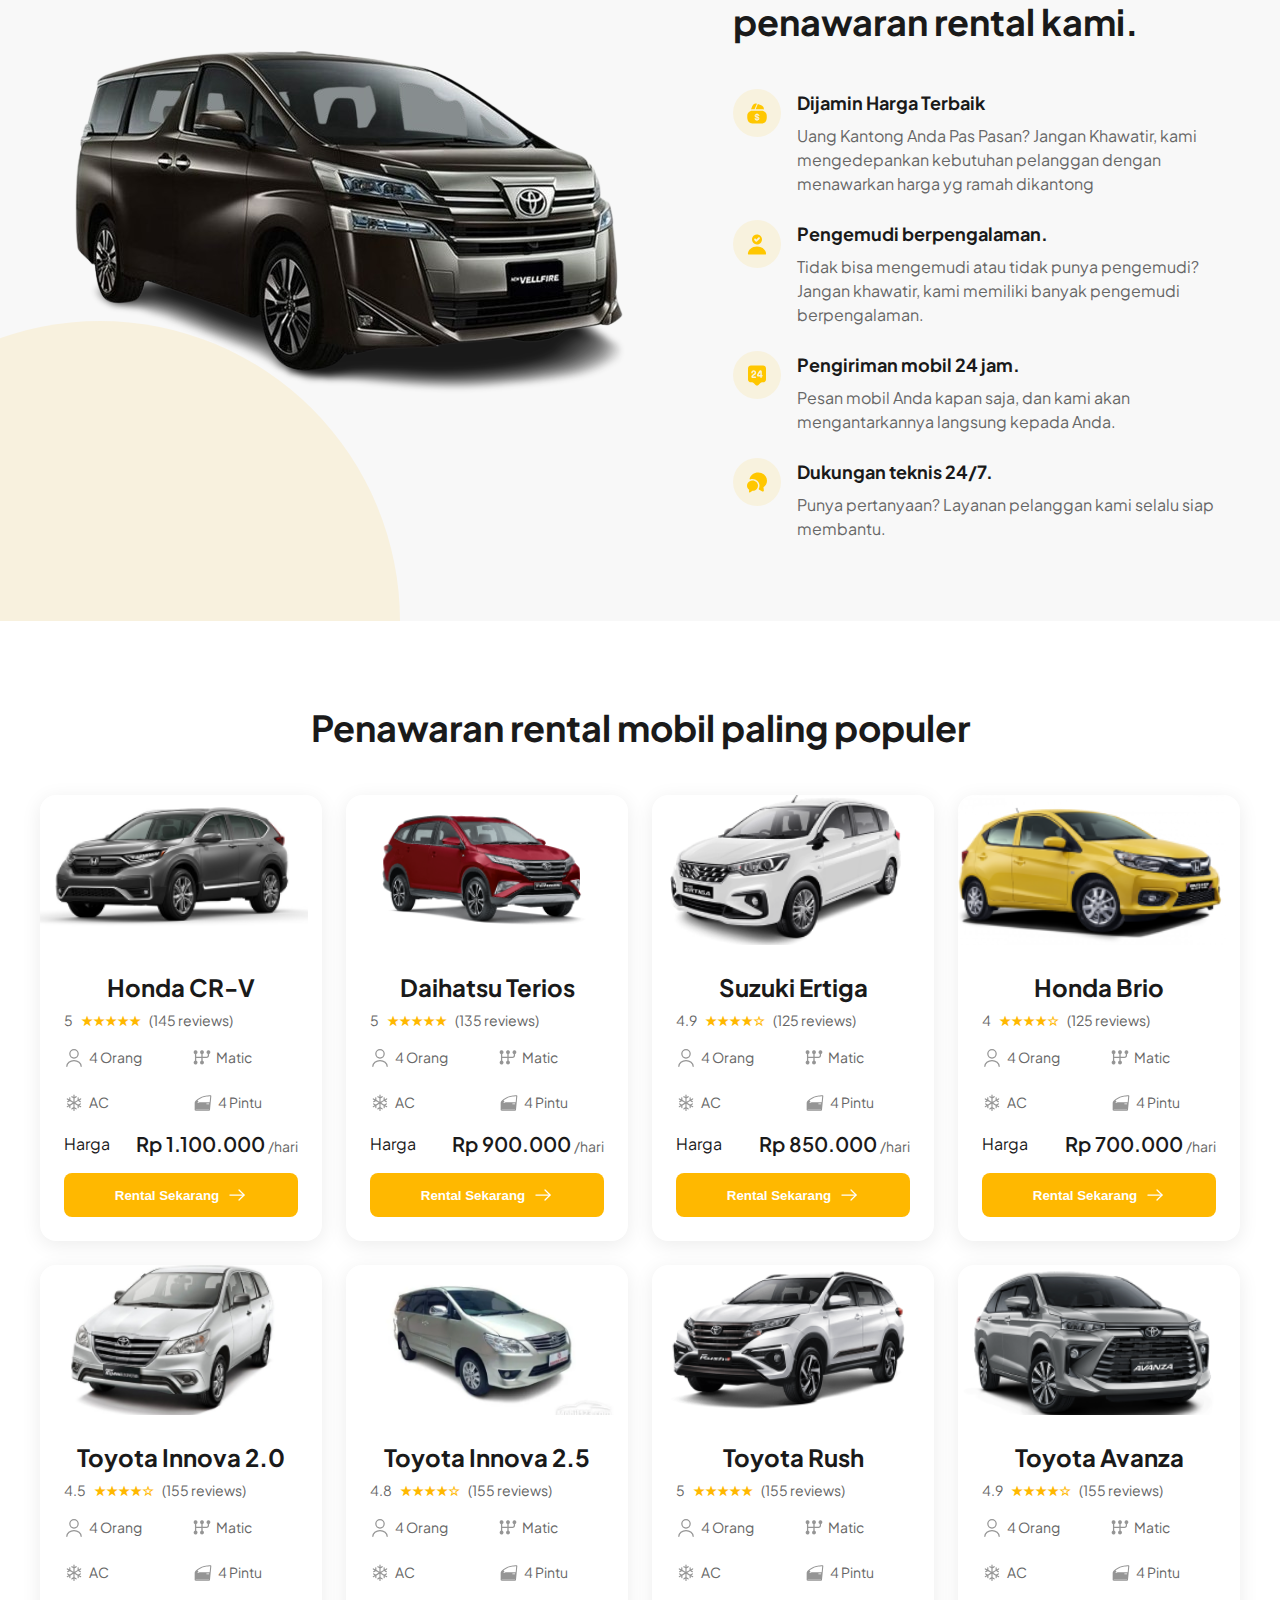
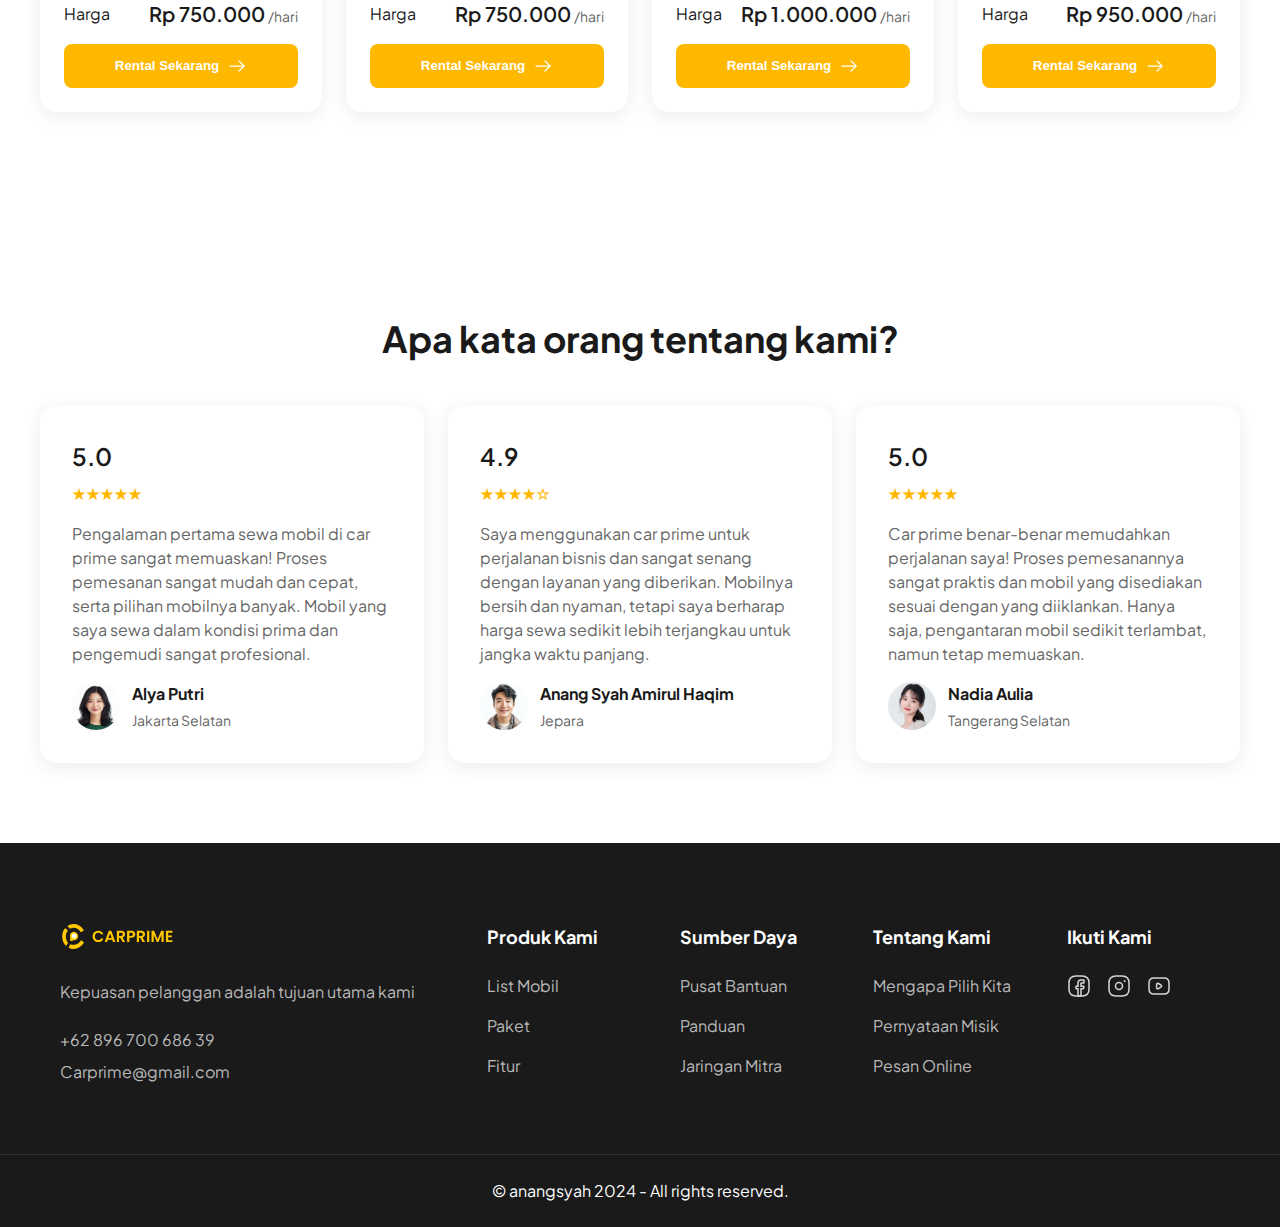
==== commit 24a35a7f: "chore: add detail car feature" ====
--- a/index.html
+++ b/index.html
@@ -182,7 +182,6 @@
             <div class="cars-grid">
                 <!-- Repeat car-card for other cars -->
             </div>
-            <button class="btn-text">Lihat Semua Mobil →</button>
         </section>
 
         <section class="testimonials container">
--- a/assets/css/styles.css
+++ b/assets/css/styles.css
@@ -473,11 +473,20 @@
 }
 
 .car-specs {
-    display: flex;
-    gap: 16px;
+    display: grid;
+    grid-template-columns: 1fr 1fr;
+    grid-template-rows: auto auto;
+    gap: 24px;
     color: var(--text-secondary);
     font-size: 14px;
     margin-bottom: 16px;
+}
+
+.car-spec {
+    display: flex;
+    align-items: center;
+    flex-direction: row;
+    gap: 5px;
 }
 
 .car-price {
@@ -494,6 +503,15 @@
 .day {
     color: var(--text-secondary);
     font-size: 14px;
+}
+
+.btn-rental {
+    margin-top: 0.9rem;
+    width: 100%;
+    display: flex;
+    align-items: center;
+    justify-content: center;
+    gap: 0.5rem;
 }
 
 /* Testimonials Section */
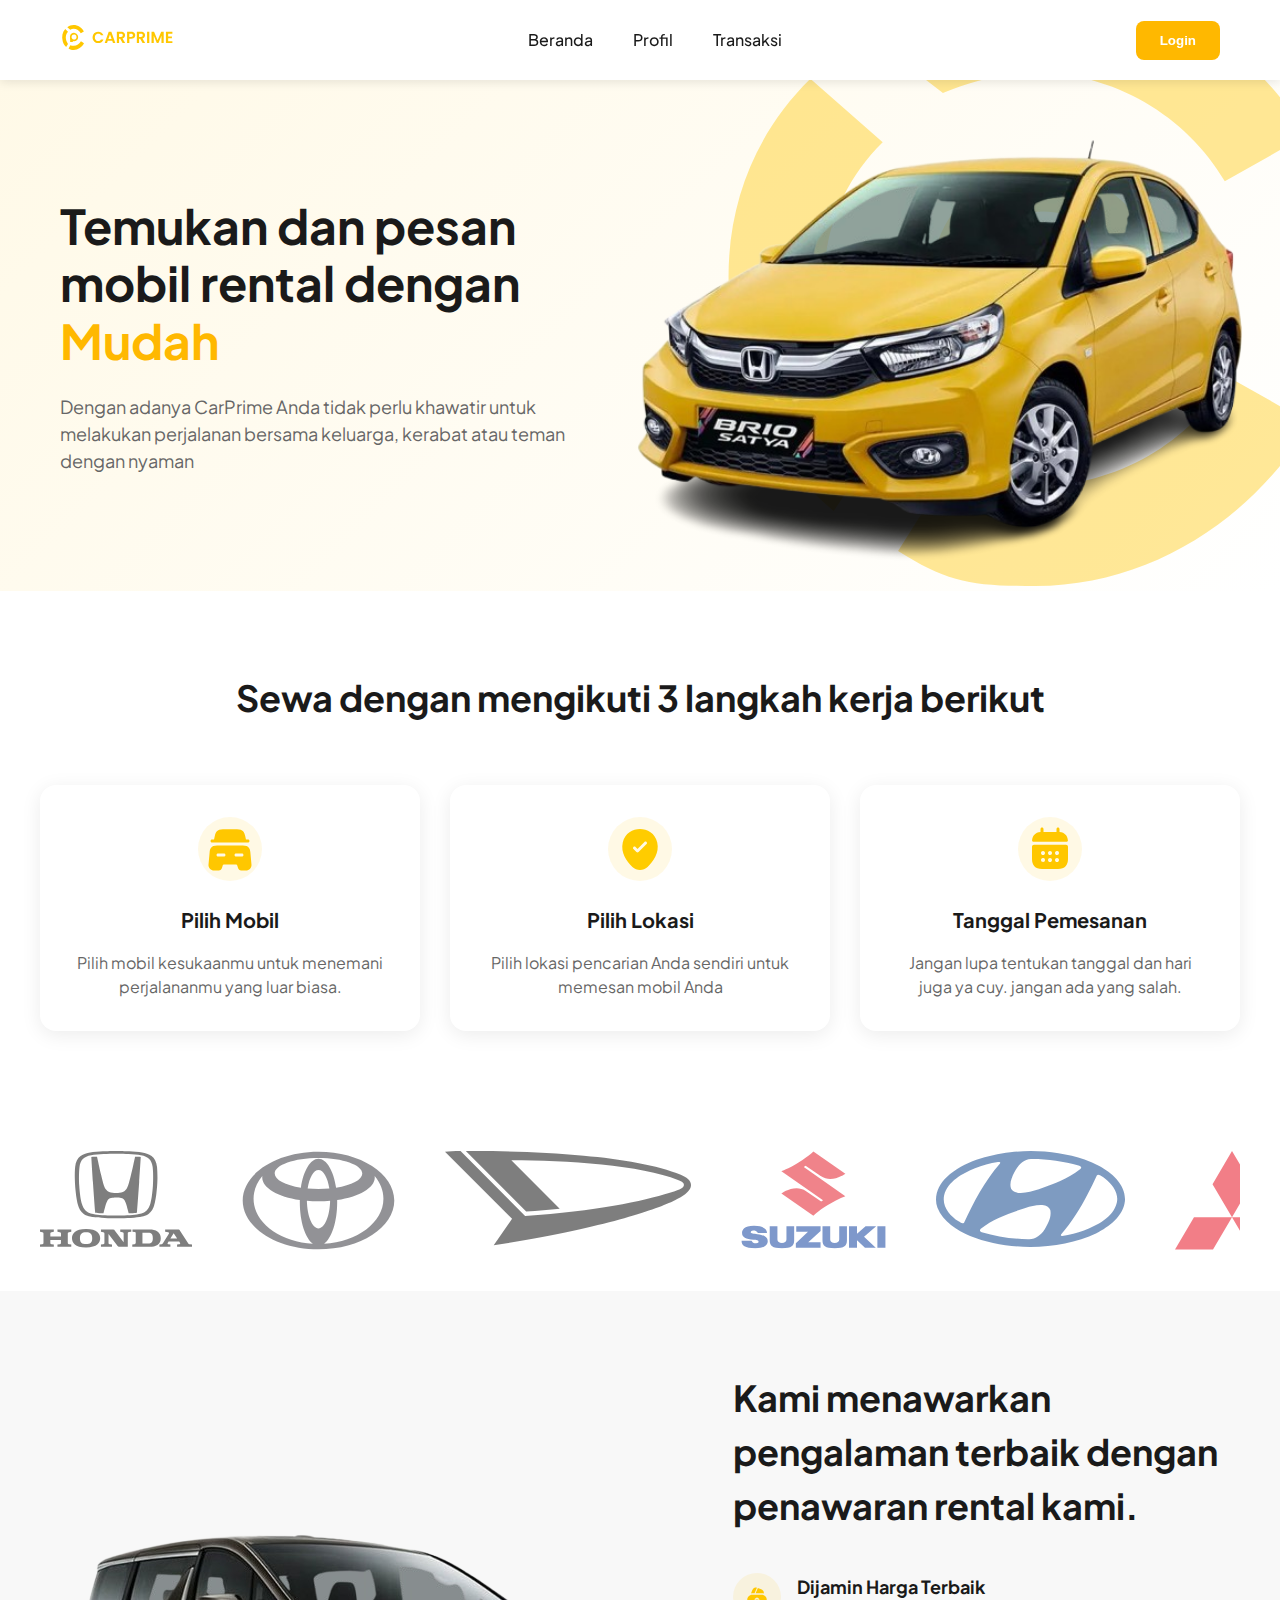
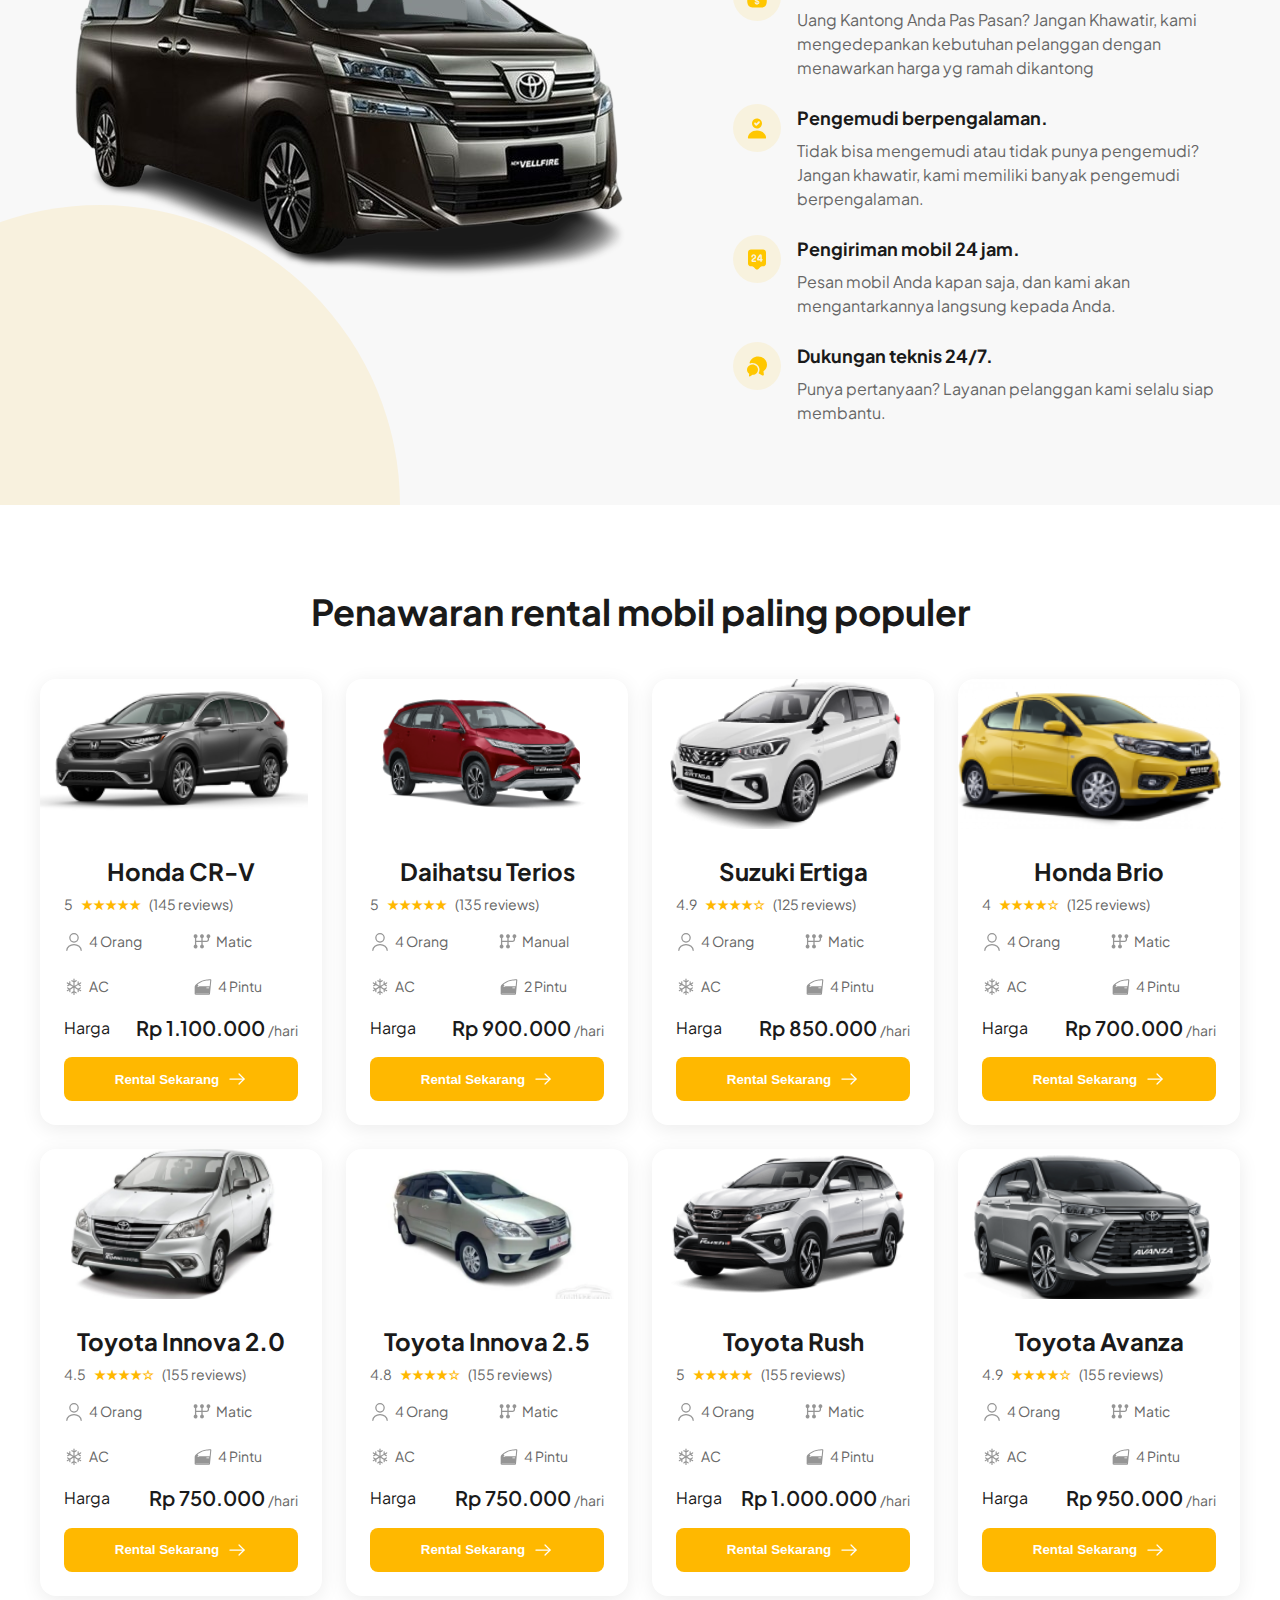
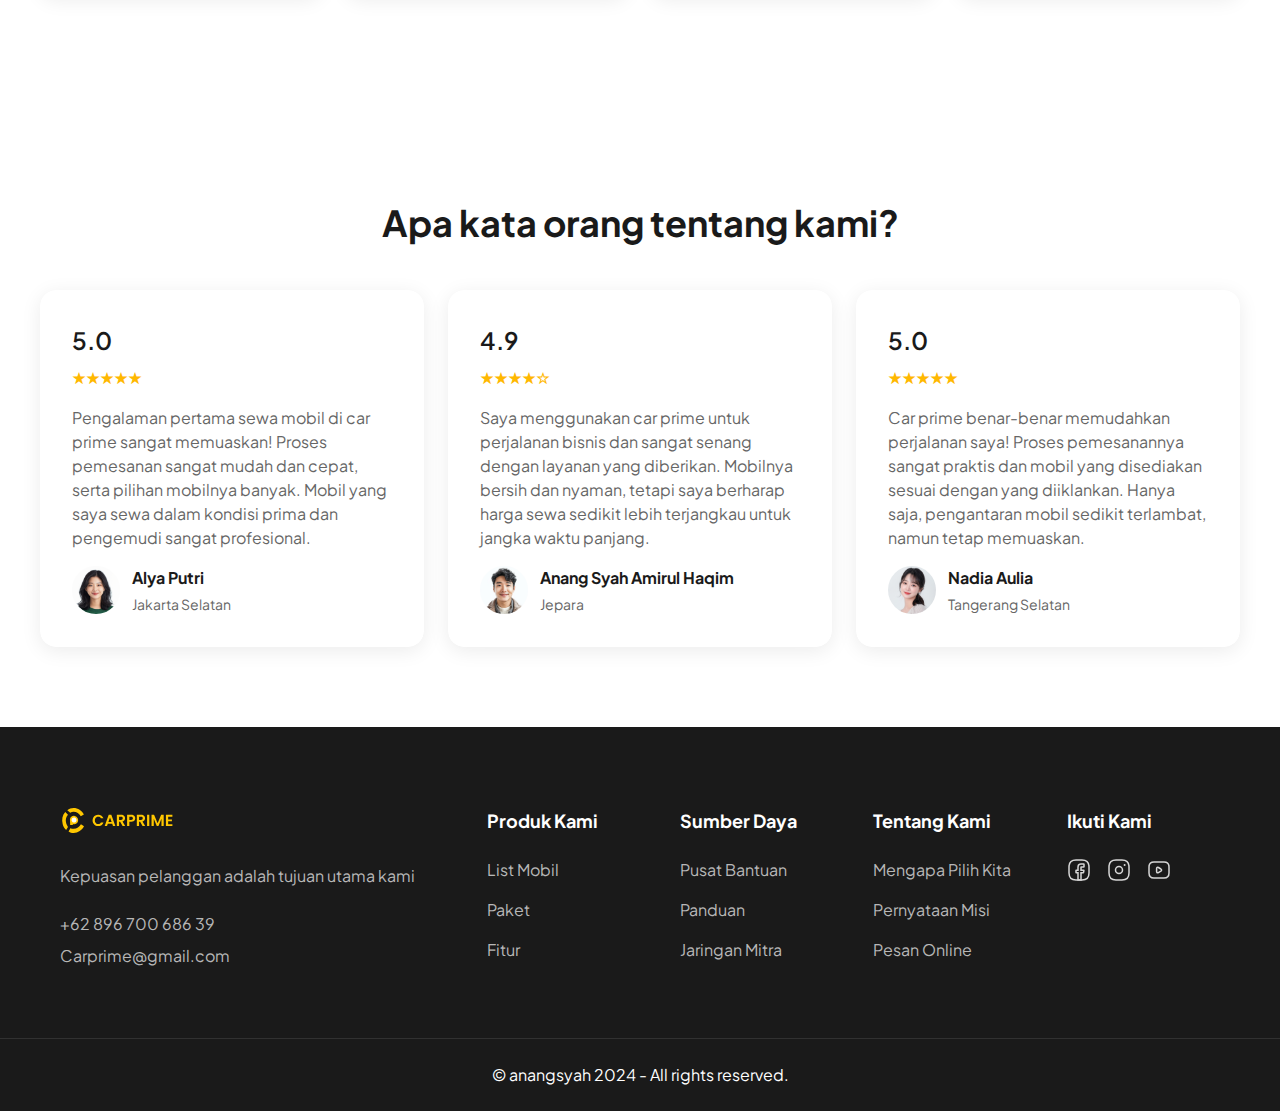
==== commit d18ab601: "feat: transaction and transaction history" ====
--- a/index.html
+++ b/index.html
@@ -50,32 +50,6 @@
                     <img src="./assets/images/cars/brio-satya.png" alt="Blue Sports Car">
                 </div>
             </div>
-            <div class="wrap-search-box">
-                <div class="search-box">
-                    <div class="search-input-group">
-                        <img src="./assets/images/icons/location-outline.svg" alt="">
-                        <div class="search-input">
-                            <p>Lokasi</p>
-                            <input type="text" placeholder="Cari Lokasi">
-                        </div>
-                    </div>
-                    <div class="search-input-group">
-                        <img src="./assets/images/icons/calendar-outline.svg" alt="">
-                        <div class="search-input">
-                            <p>Tanggal Diambil</p>
-                            <input type="date" placeholder="tanggal_diambil">
-                        </div>
-                    </div>
-                    <div class="search-input-group">
-                        <img src="./assets/images/icons/calendar-outline.svg" alt="">
-                        <div class="search-input">
-                            <p>Tanggal Kembali</p>
-                            <input type="date" placeholder="tanggal_kembali">
-                        </div>
-                    </div>
-                    <button class="btn-primary">Cari</button>
-                </div>
-            </div>
         </section>
 
         <section class="steps container">
@@ -83,6 +57,13 @@
             <div class="steps-grid">
                 <div class="step-card">
                     <div class="step-icon">
+                        <img src="./assets/images/icons/car.svg" alt="car">
+                    </div>
+                    <h3>Pilih Mobil</h3>
+                    <p>Pilih mobil kesukaanmu untuk menemani perjalananmu yang luar biasa.</p>
+                </div>
+                <div class="step-card">
+                    <div class="step-icon">
                         <img src="./assets/images/icons/location.svg" alt="location">
                     </div>
                     <h3>Pilih Lokasi</h3>
@@ -94,13 +75,6 @@
                     </div>
                     <h3>Tanggal Pemesanan</h3>
                     <p>Jangan lupa tentukan tanggal dan hari juga ya cuy. jangan ada yang salah.</p>
-                </div>
-                <div class="step-card">
-                    <div class="step-icon">
-                        <img src="./assets/images/icons/car.svg" alt="car">
-                    </div>
-                    <h3>Pilih Mobil</h3>
-                    <p>Pilih mobil kesukaanmu untuk menemani perjalananmu yang luar biasa.</p>
                 </div>
             </div>
         </section>
@@ -225,7 +199,7 @@
                     <h3>Tentang Kami</h3>
                     <ul>
                         <li><a href="#">Mengapa Pilih Kita</a></li>
-                        <li><a href="#">Pernyataan Misik</a></li>
+                        <li><a href="#">Pernyataan Misi</a></li>
                         <li><a href="#">Pesan Online</a></li>
                     </ul>
                 </div>
--- a/assets/css/styles.css
+++ b/assets/css/styles.css
@@ -220,46 +220,6 @@
     margin-bottom: 40px;
 }
 
-.wrap-search-box {
-    display: flex;
-    justify-content: center;
-    margin-bottom: 20px;
-}
-
-.search-box {
-    background: var(--background);
-    padding: 24px;
-    border-radius: 12px;
-    box-shadow: 0 4px 20px rgba(0, 0, 0, 0.08);
-    display: grid;
-    grid-template-columns: repeat(3, 1fr) auto;
-    gap: 16px;
-    width: 80%;
-}
-
-.search-input-group {
-    display: flex;
-    align-items: center;
-    gap: 0.8rem;
-}
-
-.search-input-group p {
-    font-size: var(--text-base);
-    font-weight: 600;
-    opacity: 0.7;
-}
-
-.search-input-group input {
-    border: none;
-    opacity: 0.7;
-    font-size: var(--text-sm);
-    font-weight: 400;
-}
-
-.search-input-group input:focus {
-    outline: none;
-}
-
 .hero-image img {
     width: 100%;
     height: auto;
@@ -685,6 +645,12 @@
     margin-bottom: 20px;
 }
 
+.radio-group .metode-rental {
+    display: flex;
+    align-items: center;
+    gap: 2rem;
+}
+
 .radio-label {
     display: flex;
     align-items: center;
@@ -754,6 +720,13 @@
     height: 100px;
     background: #f0f0f0;
     border-radius: 8px;
+}
+
+.rentail-detail-car-spec p {
+    color: #888;
+    font-size: 14px;
+    margin-bottom: 10px;
+    margin-top: -20px;
 }
 
 .car-details h3 {
@@ -1023,10 +996,6 @@
         transform: rotate(45deg) translate(-5px, -6px);
     }
 
-    .search-box {
-        grid-template-columns: 1fr;
-    }
-
     .steps-grid {
         grid-template-columns: 1fr;
     }
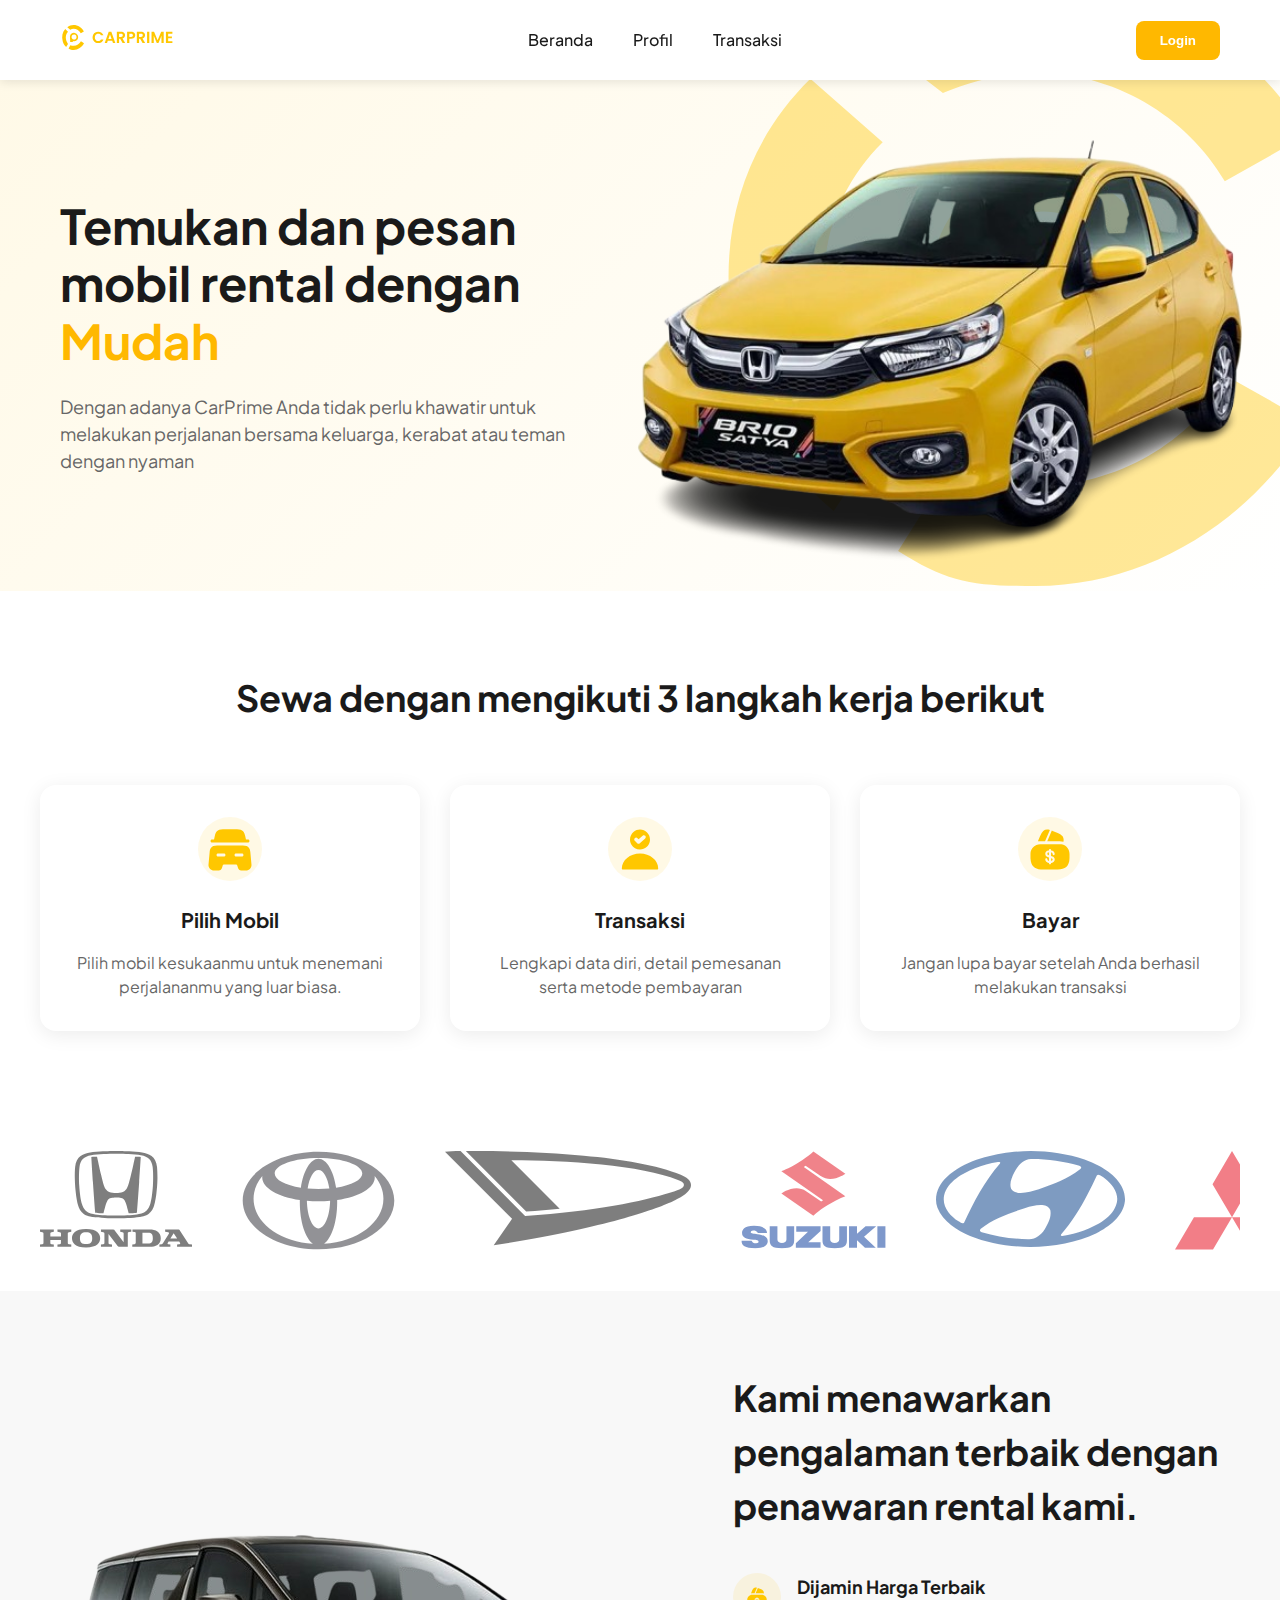
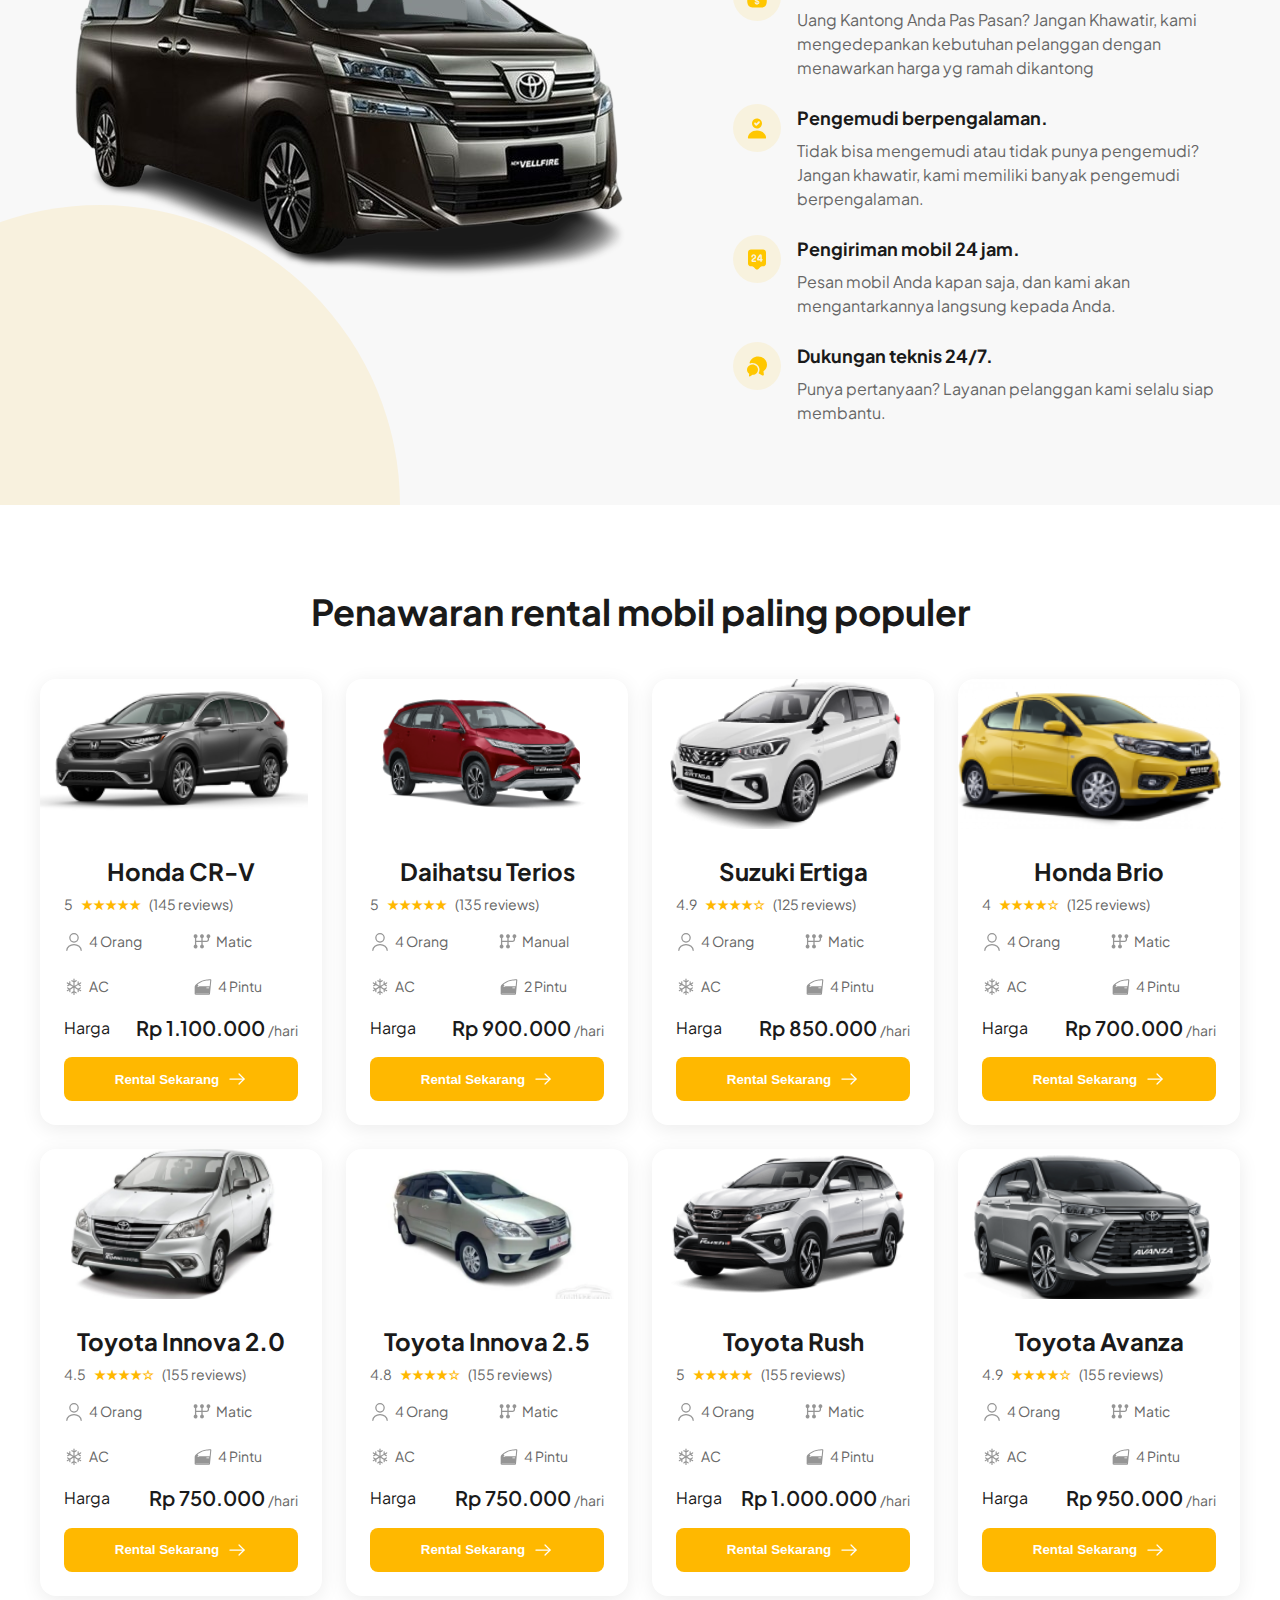
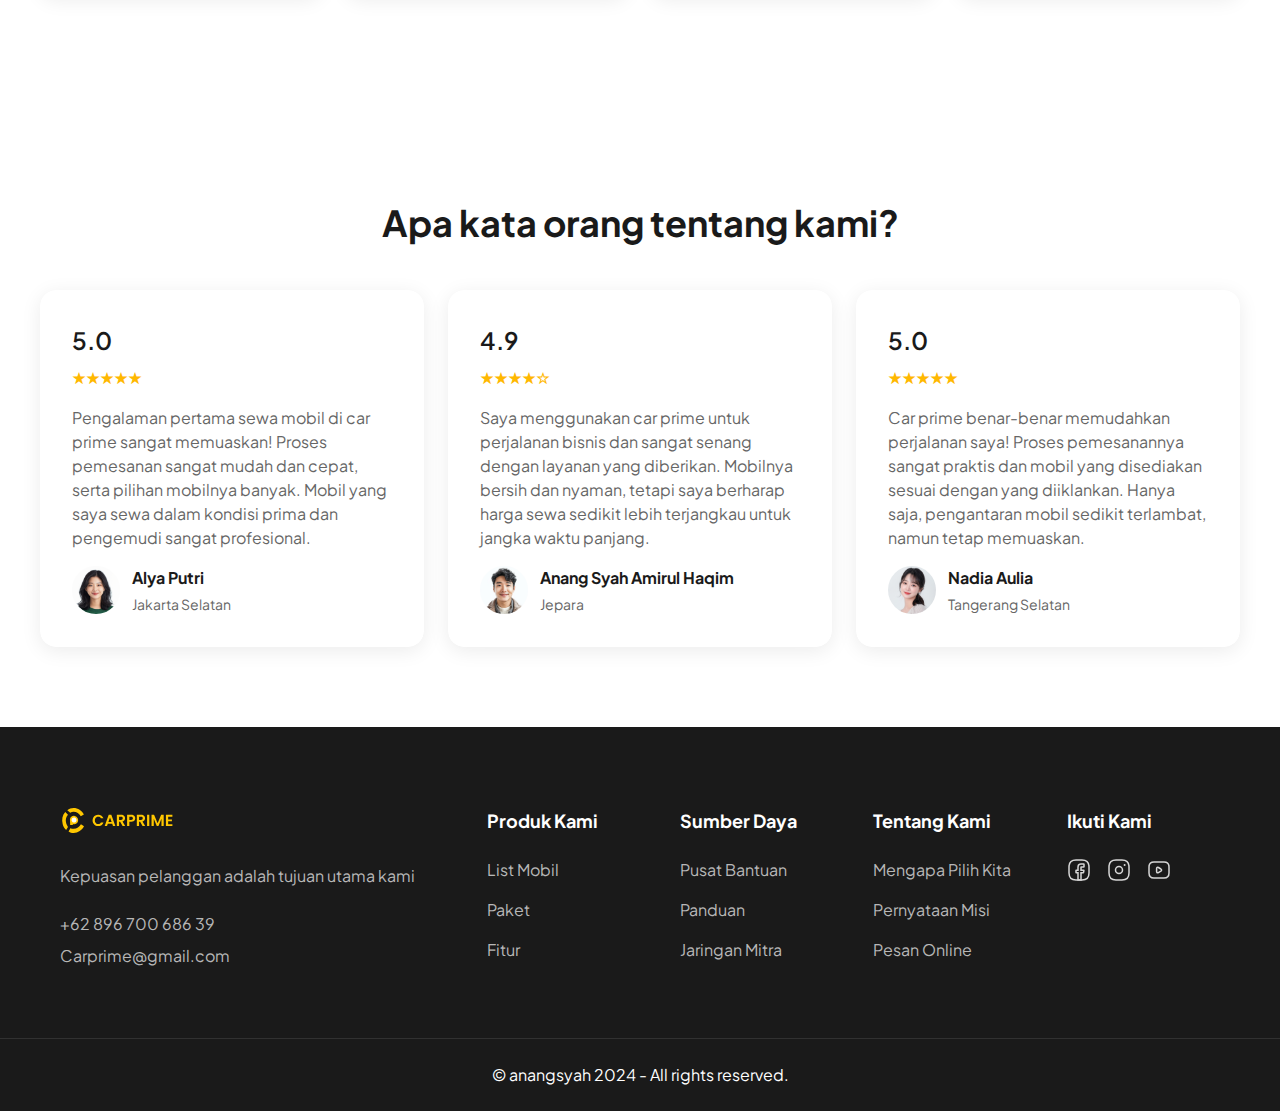
==== commit 8986d37f: "fix: change icon" ====
--- a/index.html
+++ b/index.html
@@ -18,23 +18,25 @@
                 <li><a href="./profile.html">Profil</a></li>
                 <li><a href="./transaction-list.html">Transaksi</a></li>
             </ul>
-            <div id="authButtons" class="auth-buttons">
-                <button class="btn-primary" onclick="window.location.href = '/login.html'">Login</button>
-            </div>
-            <div class="user-profile" id="userProfile">
-                U
-                <div class="popover" id="popover">
-                    <span id="userEmail"></span>
-                    <hr>
-                    <ul>
-                        <li id="logout-button">Log out</li>
-                    </ul>
-                </div>
-            </div>
-            <div class="burger">
-                <div class="line1"></div>
-                <div class="line2"></div>
-                <div class="line3"></div>
+            <div class="right-menu-button">
+                <div id="authButtons" class="auth-buttons">
+                    <button class="btn-primary" onclick="window.location.href = '/login.html'">Login</button>
+                </div>
+                <div class="user-profile" id="userProfile">
+                    U
+                    <div class="popover" id="popover">
+                        <span id="userEmail"></span>
+                        <hr>
+                        <ul>
+                            <li id="logout-button">Log out</li>
+                        </ul>
+                    </div>
+                </div>
+                <div class="burger">
+                    <div class="line1"></div>
+                    <div class="line2"></div>
+                    <div class="line3"></div>
+                </div>
             </div>
         </nav>
     </header>
@@ -64,17 +66,17 @@
                 </div>
                 <div class="step-card">
                     <div class="step-icon">
-                        <img src="./assets/images/icons/location.svg" alt="location">
-                    </div>
-                    <h3>Pilih Lokasi</h3>
-                    <p>Pilih lokasi pencarian Anda sendiri untuk memesan mobil Anda</p>
+                        <img src="./assets/images/icons/user.svg" alt="transaction">
+                    </div>
+                    <h3>Transaksi</h3>
+                    <p>Lengkapi data diri, detail pemesanan serta metode pembayaran</p>
                 </div>
                 <div class="step-card">
                     <div class="step-icon">
-                        <img src="./assets/images/icons/calendar.svg" alt="calendar">
-                    </div>
-                    <h3>Tanggal Pemesanan</h3>
-                    <p>Jangan lupa tentukan tanggal dan hari juga ya cuy. jangan ada yang salah.</p>
+                        <img src="./assets/images/icons/pay.svg" alt="calendar">
+                    </div>
+                    <h3>Bayar</h3>
+                    <p>Jangan lupa bayar setelah Anda berhasil melakukan transaksi</p>
                 </div>
             </div>
         </section>
@@ -89,7 +91,6 @@
                     <img src="./assets/images/brands/hyundai.svg" alt="Hyundai">
                     <img src="./assets/images/brands/mitsubishi.svg" alt="Mitsubishi">
                     <img src="./assets/images/brands/nissan.svg" alt="Nissan">
-                    <!-- Duplikasi untuk efek infinity -->
                     <img src="./assets/images/brands/honda.svg" alt="Honda">
                     <img src="./assets/images/brands/toyota.svg" alt="Toyota">
                     <img src="./assets/images/brands/daihatsu.svg" alt="Daihatsu">
--- a/assets/css/styles.css
+++ b/assets/css/styles.css
@@ -70,6 +70,12 @@
     gap: 16px;
 }
 
+.right-menu-button {
+    display: flex;
+    align-items: center;
+    gap: 0.6rem;
+}
+
 .user-profile {
     position: relative;
     display: inline-block;
@@ -280,7 +286,7 @@
     overflow: hidden;
     position: relative;
     width: 100%;
-    height: 100px; /* Sesuaikan dengan tinggi gambar */
+    height: 100px;
 }
 
 .brands-slider-track {
@@ -289,8 +295,8 @@
 }
 
 .brands-slider-track img {
-    height: 100px; /* Sesuaikan tinggi gambar */
-    margin-right: 50px; /* Jarak antar gambar */
+    height: 100px;
+    margin-right: 50px;
     opacity: 0.5;
     transition: opacity 0.3s ease;
 }
@@ -582,6 +588,22 @@
 .team-card p {
     color: var(--text-secondary);
 }
+
+.social-media-team {
+    margin-top: 1rem;
+}
+
+.social-media-team ul {
+    display: inline-flex;
+    list-style: none;
+    align-items: center;
+    gap: 10px;
+}
+
+.social-media-team img {
+    height: 2rem;
+}
+
 /* end profile page */
 
 /* start transaction page */
@@ -913,6 +935,22 @@
     .hero-container,
     .features-container {
         grid-template-columns: 1fr;
+    }
+
+    .hero-image img {
+        width: 70%;
+        float: right;
+        height: auto;
+        transform: scale(1.2);
+    }
+
+    .brands {
+        padding: 15px 0;
+    }
+
+    .brands-slider-track img {
+        height: 60px;
+        margin-right: 40px;
     }
 
     .cars-grid {
@@ -996,8 +1034,29 @@
         transform: rotate(45deg) translate(-5px, -6px);
     }
 
+    .hero::before {
+        right: -550px;
+        bottom: -500px;
+    }
+
+    .hero-image img {
+        width: 100%;
+        float: right;
+        height: auto;
+        transform: scale(1.2);
+    }
+
     .steps-grid {
         grid-template-columns: 1fr;
+    }
+
+    .brands {
+        padding: 15px 0;
+    }
+
+    .brands-slider-track img {
+        height: 40px;
+        margin-right: 20px;
     }
 
     .features-image {
